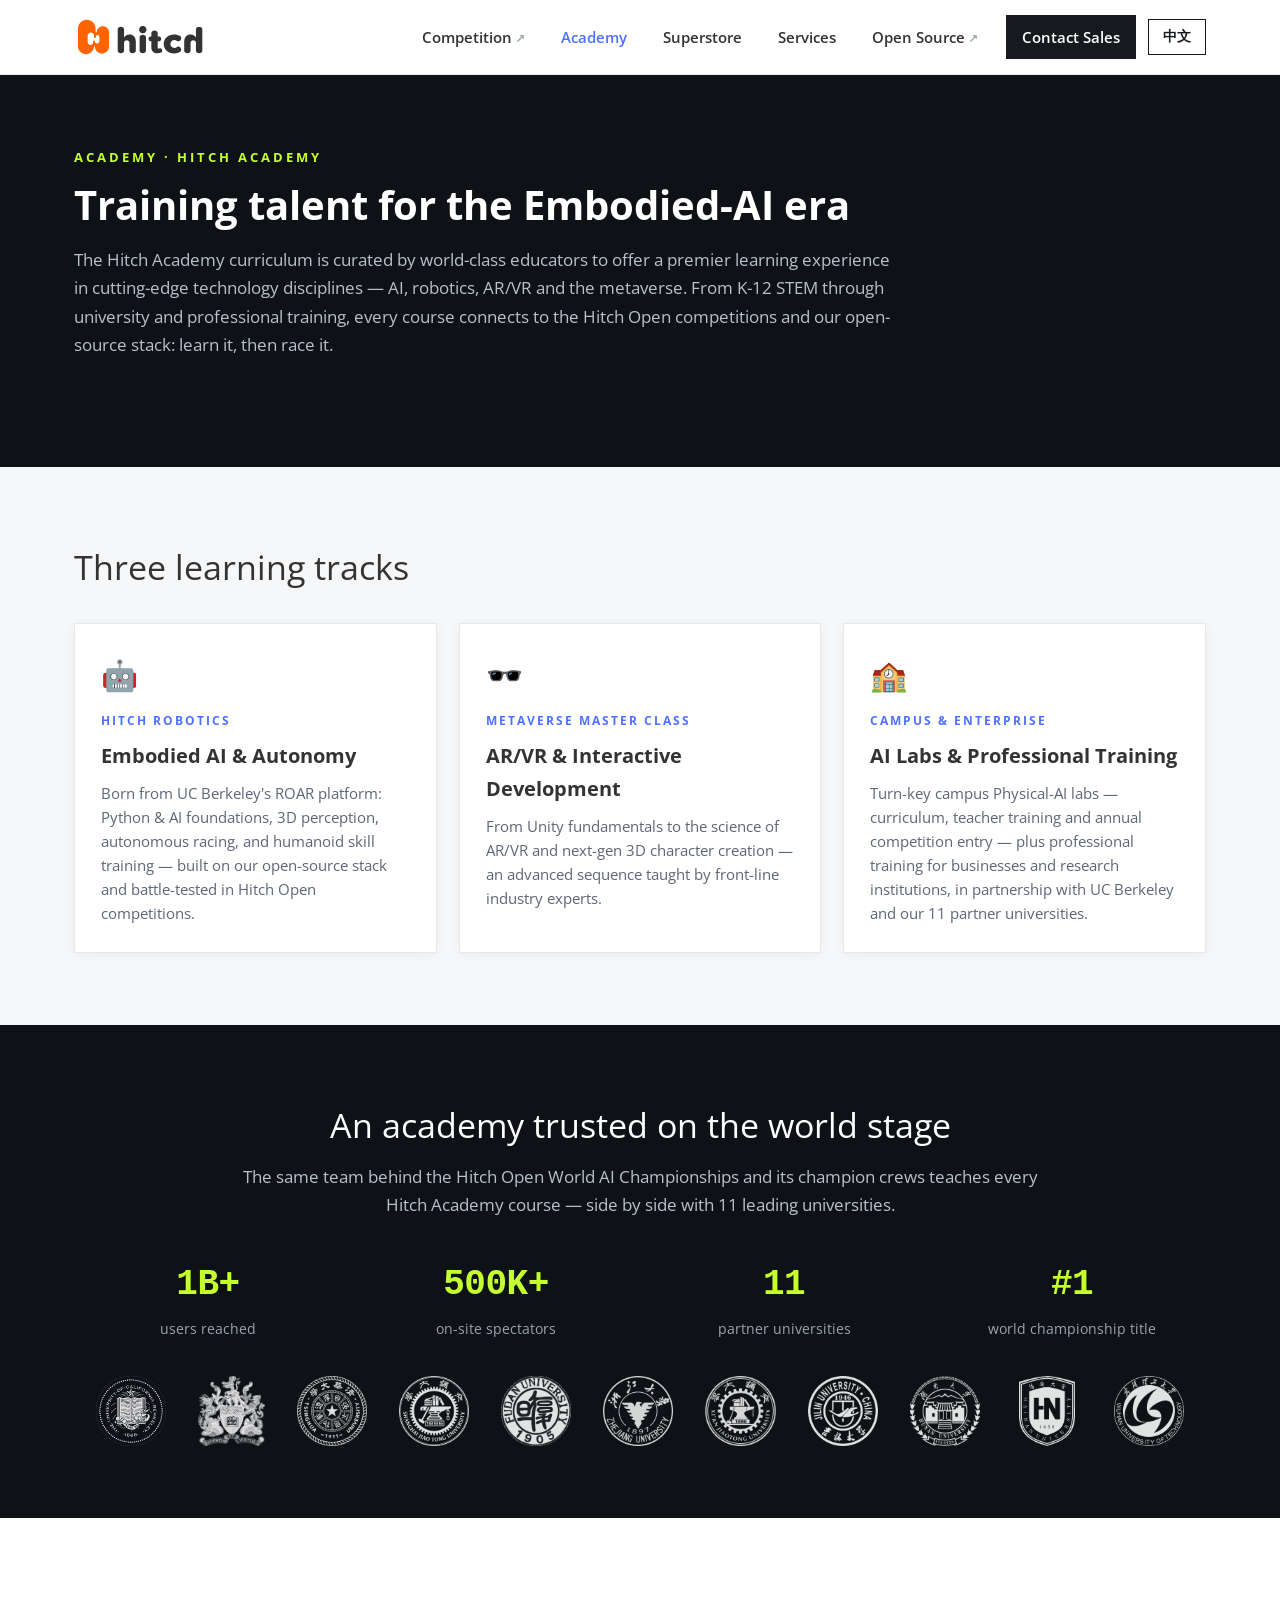
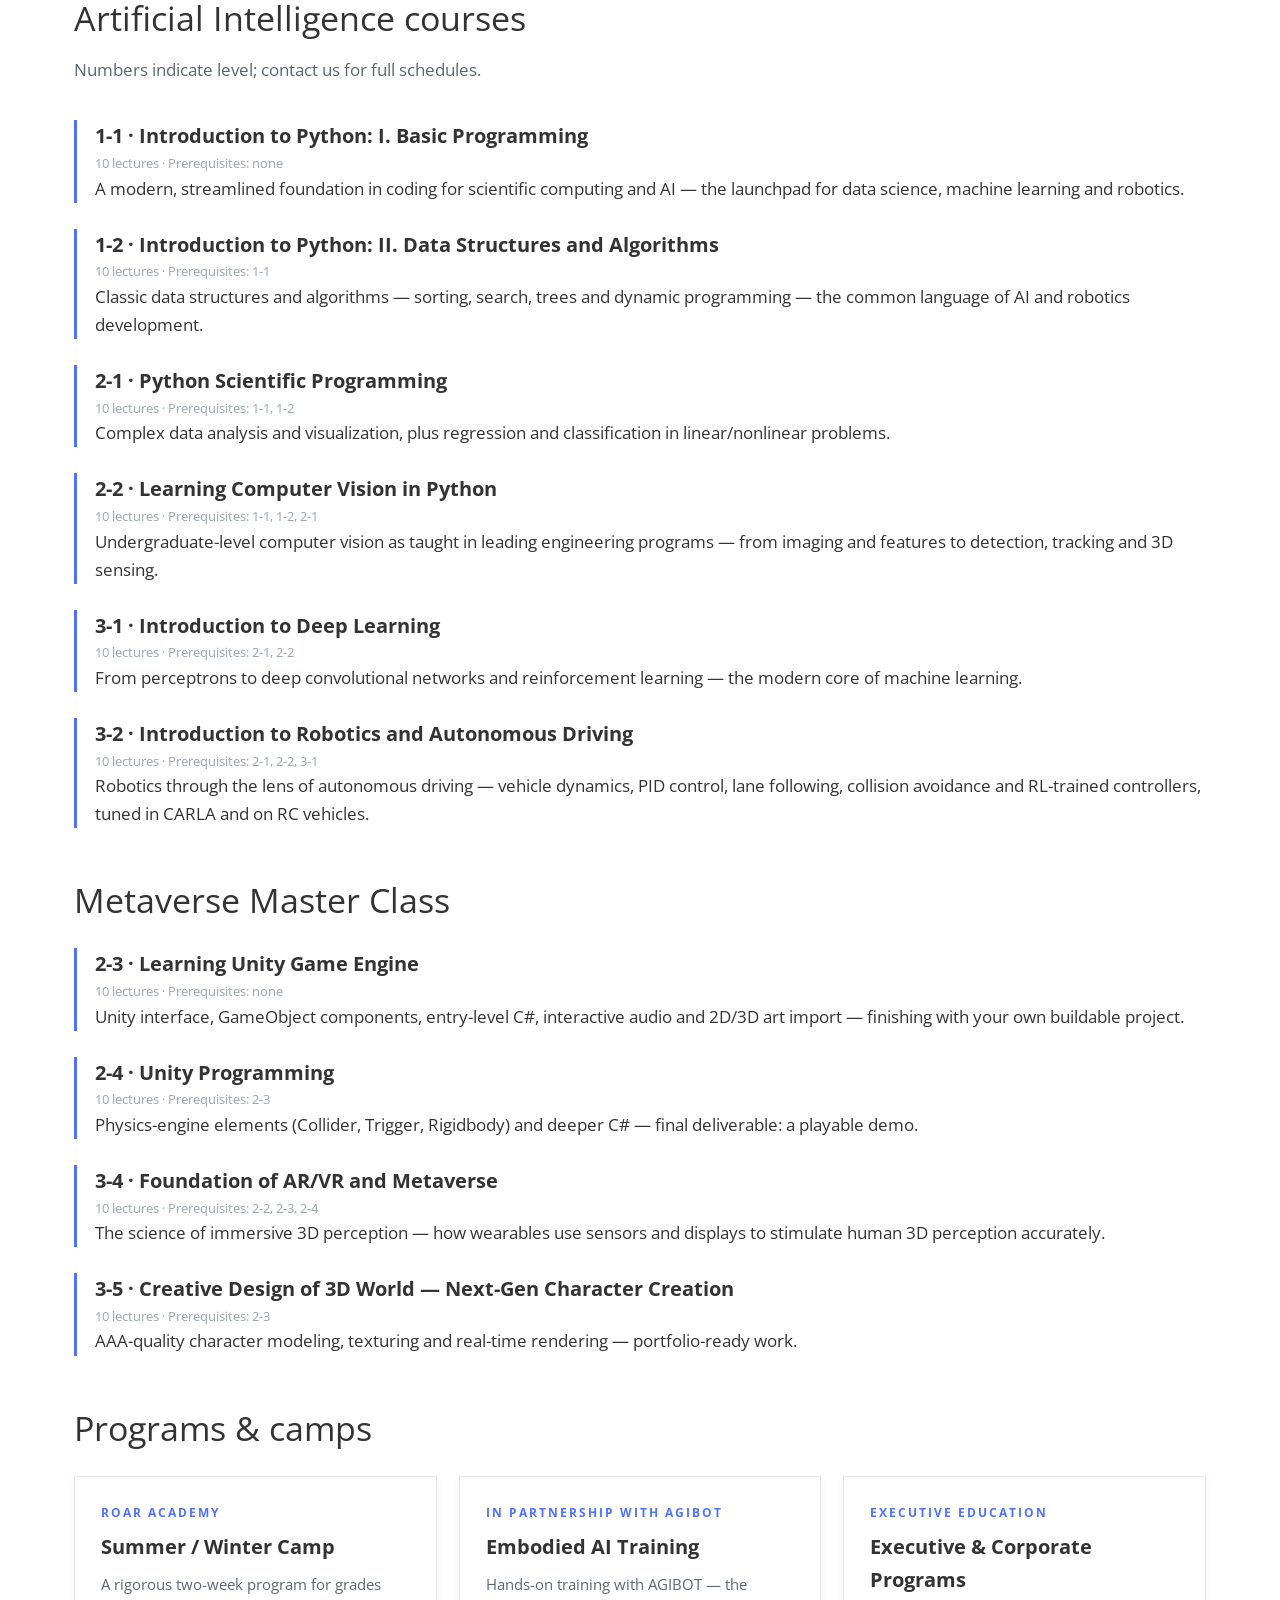
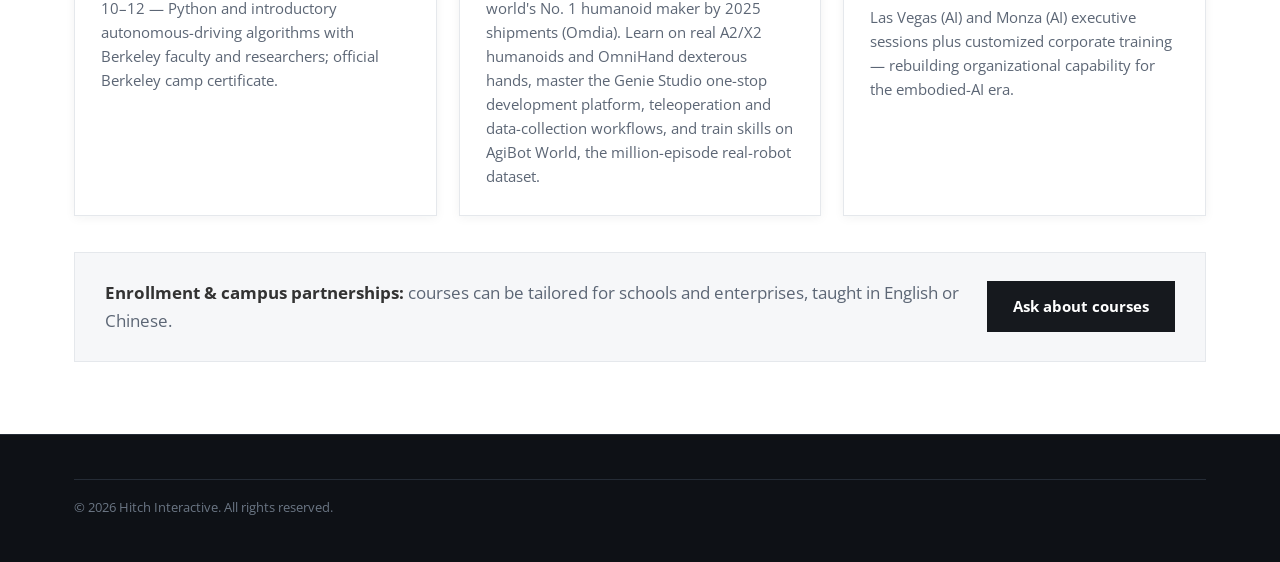
==== learning.html @ a7a1775f "Uniband logos: remove hover effect and tooltips, static presentation Co-Authored-By: Claude Fable 5 " ====
<!DOCTYPE html>
<html lang="en">
<head>
<meta charset="UTF-8">
<meta name="viewport" content="width=device-width, initial-scale=1">
<title>Academy — Hitch Interactive</title>
<link rel="stylesheet" href="assets/style.css">
<link rel="icon" href="assets/logo-mark.svg">
<script src="assets/i18n.js"></script>
<script src="assets/inquiry.js"></script>
</head>
<body>

<header>
  <div class="wrap nav">
    <a class="logo" href="index.html"><img src="assets/logo-mark.svg" alt="Hitch Interactive"></a>
    <nav><ul>
      <li><a class="ext" href="https://hitchopen.ai" target="_blank" rel="noopener" data-zh="赛事">Competition</a></li>
      <li><a class="active" href="learning.html" data-zh="学院">Academy</a></li>
      <li><a href="superstore.html" data-zh="机器人超市">Superstore</a></li>
      <li><a href="services.html" data-zh="服务">Services</a></li>
      <li><a class="ext" href="https://github.com/hitchopen" target="_blank" rel="noopener" data-zh="开源">Open Source</a></li>
      <li><a class="cta" href="#" onclick="return openInquiry('general')" data-zh="联系销售">Contact Sales</a></li>
      <li><button id="langToggle" class="langbtn" onclick="toggleLang()">中文</button></li>
    </ul></nav>
  </div>
</header>

<section class="band-lime">
  <div class="wrap">
    <div class="kicker" data-zh="学院 · HITCH ACADEMY">Academy · Hitch Academy</div>
    <h1 style="font-size:40px" data-zh="为具身智能时代培养人才">Training talent for the Embodied-AI era</h1>
    <p class="lead" data-zh="Hitch Academy 课程由世界级教育者策划，在 AI、机器人、AR/VR 与元宇宙等前沿领域提供一流的学习体验。从中学 STEM 到大学与专业培训，我们的课程与 Hitch Open 赛事和开源技术栈无缝衔接——学以致用，赛以验学。">The Hitch Academy curriculum is curated by world-class educators to offer a premier learning
    experience in cutting-edge technology disciplines — AI, robotics, AR/VR and the metaverse.
    From K-12 STEM through university and professional training, every course connects to the
    Hitch Open competitions and our open-source stack: learn it, then race it.</p>
  </div>
</section>

<section class="alt">
  <div class="wrap">
    <h2 data-zh="三大培养路径">Three learning tracks</h2>
    <div class="grid g3" style="margin-top:28px">
      <div class="card">
        <div class="icon">🤖</div>
        <div class="tag">HITCH Robotics</div>
        <h3 data-zh="具身智能与自动驾驶">Embodied AI &amp; Autonomy</h3>
        <p data-zh="源于加州伯克利 ROAR 平台的课程体系：Python 与 AI 基础、3D 感知、自动驾驶竞速、人形机器人技能训练。全部构建于我们的开源技术栈，课程成果可直接参加 Hitch Open 赛事。">Born from UC Berkeley's ROAR platform: Python &amp; AI foundations, 3D perception,
        autonomous racing, and humanoid skill training — built on our open-source stack
        and battle-tested in Hitch Open competitions.</p>
      </div>
      <div class="card">
        <div class="icon">🕶️</div>
        <div class="tag" data-zh="元宇宙大师课">Metaverse Master Class</div>
        <h3 data-zh="AR/VR 与交互开发">AR/VR &amp; Interactive Development</h3>
        <p data-zh="从 Unity 引擎入门到 AR/VR 与元宇宙基础，再到次世代 3D 角色创作——由一线行业专家执教的进阶课程序列。">From Unity fundamentals to the science of AR/VR and next-gen 3D character creation —
        an advanced sequence taught by front-line industry experts.</p>
      </div>
      <div class="card">
        <div class="icon">🏫</div>
        <div class="tag" data-zh="校园与企业">Campus &amp; Enterprise</div>
        <h3 data-zh="AI 实验室与专业培训">AI Labs &amp; Professional Training</h3>
        <p data-zh="校园物理智能实验室（AI Space）整体方案：课程、师资培训与年度赛事参与。同时为企业与科研机构提供具身智能时代的专业培训——已与加州伯克利等 11 所合作高校深度协作。">Turn-key campus Physical-AI labs — curriculum, teacher training and annual competition
        entry — plus professional training for businesses and research institutions, in
        partnership with UC Berkeley and our 11 partner universities.</p>
      </div>
    </div>
  </div>
</section>

<section class="band-sky">
  <div class="wrap">
    <h2 data-zh="信任，来自赛场与讲台">An academy trusted on the world stage</h2>
    <p class="lead" data-zh="Hitch Academy 的老师与课程，正是 Hitch Open 世界AI锦标赛与冠军战队背后的团队——与 11 所顶尖高校并肩教学与竞技。">The same team behind the Hitch Open World AI Championships and its champion crews
    teaches every Hitch Academy course — side by side with 11 leading universities.</p>
    <div class="stats" style="margin-top:8px">
      <div class="stat"><b>1B+</b><span data-zh="媒体触达用户">users reached</span></div>
      <div class="stat"><b>500K+</b><span data-zh="现场观众">on-site spectators</span></div>
      <div class="stat"><b>11</b><span data-zh="合作高校">partner universities</span></div>
      <div class="stat"><b>#1</b><span data-zh="世界冠军头衔">world championship title</span></div>
    </div>
    <div class="uniband" style="margin-top:34px">
      <img src="assets/universities/white/ucberkeley.png" alt="UC Berkeley">
      <img src="assets/universities/white/hku.png" alt="The University of Hong Kong">
      <img src="assets/universities/white/tsinghua.png" alt="Tsinghua University">
      <img src="assets/universities/white/sjtu.png" alt="Shanghai Jiao Tong University">
      <img src="assets/universities/white/fudan.png" alt="Fudan University">
      <img src="assets/universities/white/zhejiang.png" alt="Zhejiang University">
      <img src="assets/universities/white/xjtu.png" alt="Xi'an Jiaotong University">
      <img src="assets/universities/white/jilin.png" alt="Jilin University">
      <img src="assets/universities/white/hunan.png" alt="Hunan University">
      <img src="assets/universities/white/hainan.png" alt="Hainan University">
      <img src="assets/universities/white/wut.png" alt="Wuhan University of Technology">
    </div>
  </div>
</section>

<section>
  <div class="wrap">
    <h2 data-zh="人工智能课程">Artificial Intelligence courses</h2>
    <p class="lead" data-zh="编号为课程级别；完整课表与开课时间请联系我们。">Numbers indicate level; contact us for full schedules.</p>

    <div class="course">
      <h3>1-1 · Introduction to Python: I. Basic Programming</h3>
      <div class="meta" data-zh="10 讲 · 无先修要求">10 lectures · Prerequisites: none</div>
      <p data-zh="面向科学计算与 AI 应用的现代化 Python 入门，为数据科学、机器学习与机器人方向打下坚实基础。">A modern, streamlined foundation in coding for scientific computing and AI — the
      launchpad for data science, machine learning and robotics.</p>
    </div>
    <div class="course">
      <h3>1-2 · Introduction to Python: II. Data Structures and Algorithms</h3>
      <div class="meta" data-zh="10 讲 · 先修：1-1">10 lectures · Prerequisites: 1-1</div>
      <p data-zh="经典数据结构与算法：排序、搜索、树结构与动态规划——AI 与机器人开发的通用语言。">Classic data structures and algorithms — sorting, search, trees and dynamic
      programming — the common language of AI and robotics development.</p>
    </div>
    <div class="course">
      <h3>2-1 · Python Scientific Programming</h3>
      <div class="meta" data-zh="10 讲 · 先修：1-1, 1-2">10 lectures · Prerequisites: 1-1, 1-2</div>
      <p data-zh="复杂数据分析与可视化、线性/非线性回归与分类。">Complex data analysis and visualization, plus regression and classification in
      linear/nonlinear problems.</p>
    </div>
    <div class="course">
      <h3>2-2 · Learning Computer Vision in Python</h3>
      <div class="meta" data-zh="10 讲 · 先修：1-1, 1-2, 2-1">10 lectures · Prerequisites: 1-1, 1-2, 2-1</div>
      <p data-zh="对标一流大学工程专业本科水平的计算机视觉课程：从成像与特征到目标检测、跟踪与三维感知。">Undergraduate-level computer vision as taught in leading engineering programs — from
      imaging and features to detection, tracking and 3D sensing.</p>
    </div>
    <div class="course">
      <h3>3-1 · Introduction to Deep Learning</h3>
      <div class="meta" data-zh="10 讲 · 先修：2-1, 2-2">10 lectures · Prerequisites: 2-1, 2-2</div>
      <p data-zh="从感知机到深度卷积网络与强化学习——现代机器学习的核心方法。">From perceptrons to deep convolutional networks and reinforcement learning — the
      modern core of machine learning.</p>
    </div>
    <div class="course">
      <h3>3-2 · Introduction to Robotics and Autonomous Driving</h3>
      <div class="meta" data-zh="10 讲 · 先修：2-1, 2-2, 3-1">10 lectures · Prerequisites: 2-1, 2-2, 3-1</div>
      <p data-zh="以自动驾驶为主线的机器人入门：车辆动力学、PID 控制、循线与避障、强化学习控制器，并在 CARLA 仿真与实车模型上调试。">Robotics through the lens of autonomous driving — vehicle dynamics, PID control, lane
      following, collision avoidance and RL-trained controllers, tuned in CARLA and on RC
      vehicles.</p>
    </div>

    <h2 style="margin-top:44px" data-zh="元宇宙大师课">Metaverse Master Class</h2>
    <div class="course" style="margin-top:20px">
      <h3>2-3 · Learning Unity Game Engine</h3>
      <div class="meta" data-zh="10 讲 · 无先修要求">10 lectures · Prerequisites: none</div>
      <p data-zh="掌握 Unity 界面、GameObject 组件、入门级 C# 脚本与 2D/3D 素材导入，独立完成 2D/3D 项目。">Unity interface, GameObject components, entry-level C#, interactive audio and 2D/3D
      art import — finishing with your own buildable project.</p>
    </div>
    <div class="course">
      <h3>2-4 · Unity Programming</h3>
      <div class="meta" data-zh="10 讲 · 先修：2-3">10 lectures · Prerequisites: 2-3</div>
      <p data-zh="Unity 物理引擎（Collider、Trigger、Rigidbody）与 C# 进阶，期末交付可玩 Demo。">Physics-engine elements (Collider, Trigger, Rigidbody) and deeper C# — final
      deliverable: a playable demo.</p>
    </div>
    <div class="course">
      <h3>3-4 · Foundation of AR/VR and Metaverse</h3>
      <div class="meta" data-zh="10 讲 · 先修：2-2, 2-3, 2-4">10 lectures · Prerequisites: 2-2, 2-3, 2-4</div>
      <p data-zh="沉浸式 3D 感知背后的科学：可穿戴设备如何用传感器与显示技术精准模拟人类三维感知。">The science of immersive 3D perception — how wearables use sensors and displays to
      stimulate human 3D perception accurately.</p>
    </div>
    <div class="course">
      <h3>3-5 · Creative Design of 3D World — Next-Gen Character Creation</h3>
      <div class="meta" data-zh="10 讲 · 先修：2-3">10 lectures · Prerequisites: 2-3</div>
      <p data-zh="AAA 级角色的建模、贴图与实时渲染全流程，作品直接进入个人作品集。">AAA-quality character modeling, texturing and real-time rendering — portfolio-ready
      work.</p>
    </div>

    <h2 style="margin-top:44px" data-zh="项目与训练营">Programs &amp; camps</h2>
    <div class="grid g3" style="margin-top:20px">
      <div class="card">
        <div class="tag">ROAR Academy</div>
        <h3 data-zh="伯克利暑期/寒假训练营">Summer / Winter Camp</h3>
        <p data-zh="面向 10–12 年级学生的两周高强度项目：与伯克利教师和研究者一起学习 Python 与自动驾驶算法，结营颁发伯克利官方证书。">A rigorous two-week program for grades 10–12 — Python and introductory autonomous-driving
        algorithms with Berkeley faculty and researchers; official Berkeley camp certificate.</p>
      </div>
      <div class="card">
        <div class="tag" data-zh="AGIBOT 官方合作">In partnership with AGIBOT</div>
        <h3 data-zh="具身智能实训">Embodied AI Training</h3>
        <p data-zh="与全球人形机器人出货量第一（Omdia 2025）的 AGIBOT 联合实训：在真实的 A2/X2 人形机器人与 OmniHand 灵巧手上动手学习，掌握 Genie Studio 一站式开发平台、遥操作与数据采集全流程，并使用百万级真机数据集 AgiBot World 训练具身智能技能。">Hands-on training with AGIBOT — the world's No. 1 humanoid maker by 2025 shipments
        (Omdia). Learn on real A2/X2 humanoids and OmniHand dexterous hands, master the Genie
        Studio one-stop development platform, teleoperation and data-collection workflows, and
        train skills on AgiBot World, the million-episode real-robot dataset.</p>
      </div>
      <div class="card">
        <div class="tag" data-zh="高管教育">Executive Education</div>
        <h3 data-zh="高管与企业定制项目">Executive &amp; Corporate Programs</h3>
        <p data-zh="Las Vegas（AI）、Monza（AI）等高管课程与企业定制培训——为具身智能时代重塑组织能力。">Las Vegas (AI) and Monza (AI) executive sessions plus customized corporate training —
        rebuilding organizational capability for the embodied-AI era.</p>
      </div>
    </div>

    <div class="strip" style="margin-top:36px">
      <p data-zh="<b>开班咨询与校园合作：</b>课程可按学校与企业需求定制，支持中英文授课。"><b>Enrollment &amp; campus partnerships:</b> courses can be tailored for schools
      and enterprises, taught in English or Chinese.</p>
      <a class="btn primary" href="#" onclick="return openInquiry('courses')" data-zh="咨询课程">Ask about courses</a>
    </div>
  </div>
</section>

<footer>
  <div class="wrap">
    <div class="fineprint" data-zh="© 2026 Hitch Interactive。保留所有权利。">© 2026 Hitch Interactive. All rights reserved.</div>
  </div>
</footer>

</body>
</html>
---- assets/style.css ----
@import url('https://fonts.googleapis.com/css2?family=Open+Sans:wght@400;600;700;800&display=swap');
/* Hitch Interactive — visual v2 "carbon & signal"
   Light content sections; carbon-black hero/stats/footer; lime #C4FF2F as
   signal accent (dark surfaces only); blue-violet #4F71FF as primary.
   NOTE: legacy var names --red/--gold now point at the blue primary so every
   page inherits the rebrand without markup changes. */
:root{
  --bg:#FFFFFF; --alt:#F6F7F9; --ink:#333333; --muted:#5C6675; --faint:#9AA5B1;
  --red:#4F71FF; --red-dk:#3A5AE8; --line:#E5E8EC; --card:#FFFFFF; --gold:#4F71FF;
  --carbon:#0E1116; --carbon-2:#161B22; --carbon-line:#252C36;
  --lime:#C4FF2F;
  --hi-cream:#FFFCF7; --hi-lime:#C4FF2F; --hi-green:#00C566; --hi-blue:#4F71FF;
  --hi-orange:#FF6400; --hi-sky:#D1ECFF; --btn-dark:#16191E;
}
*{margin:0;padding:0;box-sizing:border-box}
html{scroll-behavior:smooth}
body{font-family:'Open Sans','Segoe UI',system-ui,Arial,sans-serif;background:var(--bg);color:var(--ink);line-height:1.65;font-size:17px}
a{color:var(--red);text-decoration:none}
a:hover{color:var(--red-dk)}
img{max-width:100%;display:block}
.wrap{max-width:1180px;margin:0 auto;padding:0 24px}

/* nav */
header{position:sticky;top:0;z-index:50;background:rgba(255,255,255,.96);backdrop-filter:blur(8px);border-bottom:1px solid var(--line)}
.nav{display:flex;align-items:center;justify-content:space-between;height:74px}
.nav .logo img{height:44px}
.nav ul{display:flex;gap:4px;list-style:none;align-items:center}
.nav ul a{display:block;padding:10px 16px;border-radius:0;color:var(--ink);font-weight:600;font-size:15px}
.nav ul a:hover{background:var(--alt);color:var(--red)}
.nav ul a.active{color:var(--red)}
.nav ul a.cta{background:var(--btn-dark);color:#fff;margin-left:8px;border-radius:0}
.nav ul a.cta:hover{background:var(--red);color:#fff}
.ext:after{content:" ↗";font-size:12px;color:var(--faint)}

/* hero (photo with dark overlay, white text — like the site's video hero) */
.hero{position:relative;min-height:520px;display:flex;align-items:center;overflow:hidden;background:var(--carbon)}
.hero img.bg{position:absolute;inset:0;width:100%;height:100%;object-fit:cover;opacity:.42}
.hero:before{content:"";position:absolute;inset:0;background:linear-gradient(90deg,rgba(10,16,28,.82) 0%,rgba(10,16,28,.35) 70%)}
.hero .wrap{position:relative;padding-top:70px;padding-bottom:70px}
.hero .kicker{color:var(--lime)}
.hero h1{color:#fff}
.hero .sub{color:#E7ECF2}
.kicker{color:var(--red);font-weight:700;letter-spacing:3px;font-size:13px;text-transform:uppercase}
h1{font-size:50px;font-weight:700;line-height:1.15;color:var(--ink);margin:14px 0 18px;max-width:850px}
h1 .r{color:var(--lime)}
.sub{font-size:18px;color:var(--muted);max-width:760px}
.btns{margin-top:28px;display:flex;gap:14px;flex-wrap:wrap}
.btn{display:inline-block;padding:13px 26px;border-radius:0;font-weight:700;font-size:15px}
.btn.primary{background:var(--btn-dark);color:#fff}
.btn.primary:hover{background:var(--red);color:#fff}
.btn.ghost{border:1.5px solid #fff;color:#fff}
.btn.ghost:hover{background:#fff;color:var(--ink)}
section .btn.ghost,section.alt .btn.ghost{border-color:var(--red);color:var(--red)}
section .btn.ghost:hover,section.alt .btn.ghost:hover{background:var(--red);color:#fff}

/* sections */
section{padding:72px 0}
section.alt{background:var(--alt)}
h2{font-size:34px;font-weight:400;color:var(--ink);margin-bottom:10px}
h3{color:var(--ink)}
.lead{color:var(--muted);max-width:820px;margin-bottom:36px;font-size:17px}
.grid{display:grid;gap:22px}
.g4{grid-template-columns:repeat(4,1fr)}
.g3{grid-template-columns:repeat(3,1fr)}
.g2{grid-template-columns:repeat(2,1fr)}
.card{background:var(--card);border:1px solid var(--line);border-radius:0;padding:26px;box-shadow:0 2px 10px rgba(20,30,45,.05)}
.card .tag{color:var(--red);font-size:12px;font-weight:700;letter-spacing:2px;text-transform:uppercase}
.card h3{font-size:20px;margin:8px 0 10px}
.card p{color:var(--muted);font-size:14.5px}
.card .go{display:inline-block;margin-top:14px;font-weight:700;font-size:14px}
.icon{font-size:30px;margin-bottom:12px}

/* stats */
.stats{display:grid;grid-template-columns:repeat(4,1fr);gap:20px;text-align:center}
.stats.s5{grid-template-columns:repeat(5,1fr)}
.stats.s6{grid-template-columns:repeat(6,1fr)}
.stat b{display:block;font-size:36px;color:var(--red);font-family:ui-monospace,'SF Mono',Menlo,Consolas,monospace;letter-spacing:-.5px}
.stat span{color:var(--muted);font-size:13.5px}

/* catalog */
.prod{display:flex;flex-direction:column}
.prod .ph{height:150px;border-radius:0;background:linear-gradient(135deg,#EEF1F5,#E4E9F0);display:flex;align-items:center;justify-content:center;font-size:44px;margin-bottom:16px}
.prod .series{color:var(--gold);font-size:12px;font-weight:700;letter-spacing:1.5px}
.prod ul{list-style:none;margin:10px 0 14px;color:var(--muted);font-size:13.5px}
.prod ul li:before{content:"— ";color:var(--red)}
.prod .mail{margin-top:auto;text-align:center;background:var(--btn-dark);color:#fff;border:none;cursor:pointer;border-radius:0;padding:11px;font-weight:700;font-size:14px;font-family:inherit}
.prod .mail:hover{background:var(--red);color:#fff}

/* course */
.course{border-left:3px solid var(--red);padding-left:18px;margin-bottom:26px}
.course .meta{color:var(--faint);font-size:13px}
details{margin-top:8px;color:var(--muted);font-size:14px}
summary{cursor:pointer;color:var(--red);font-weight:600}
details ol{margin:10px 0 0 22px}

/* banner strip */
.strip{background:var(--alt);border:1px solid var(--line);border-radius:0;padding:26px 30px;display:flex;align-items:center;gap:26px;flex-wrap:wrap}
section.alt .strip{background:#fff}
.strip img{height:52px}
.strip p{color:var(--muted);flex:1;min-width:260px}
.strip b{color:var(--ink)}

/* footer */
footer{border-top:1px solid var(--carbon-line);padding:44px 0;color:#9AA5B1;font-size:14px;background:var(--carbon)}
footer .cols{display:grid;grid-template-columns:2fr 1fr 1fr 1fr;gap:30px;margin-bottom:26px}
footer h4{color:#fff;margin-bottom:10px;font-size:15px}
footer a{display:block;color:#B8C2CC;margin-bottom:6px}
footer a:hover{color:var(--lime)}
.fineprint{border-top:1px solid var(--carbon-line);padding-top:18px;font-size:12.5px;color:#6B7684}

/* language toggle */
.langbtn{border:1.5px solid var(--btn-dark);color:var(--btn-dark);background:none;border-radius:0;padding:8px 14px;font-weight:700;font-size:14px;cursor:pointer;margin-left:8px}
.langbtn:hover{background:var(--btn-dark);color:#fff}

/* news carousel */
.news-wrap{position:relative}
.news-track{display:flex;gap:20px;overflow-x:auto;scroll-snap-type:x mandatory;padding-bottom:14px;-webkit-overflow-scrolling:touch;scrollbar-width:thin;scrollbar-color:var(--line) transparent}
.news-card{scroll-snap-align:start;flex:0 0 340px;background:#fff;border:1px solid var(--line);border-radius:0;overflow:hidden;display:flex;flex-direction:column;box-shadow:0 2px 10px rgba(20,30,45,.06)}
.news-card img{height:170px;width:100%;object-fit:cover}
.news-card .ph{height:170px;display:flex;align-items:center;justify-content:center;font-size:46px;background:linear-gradient(135deg,#EEF1F5,#E4E9F0)}
.news-card .body{padding:18px 20px 20px;display:flex;flex-direction:column;flex:1}
.news-card .date{color:var(--gold);font-size:12px;font-weight:700;letter-spacing:1.5px;text-transform:uppercase}
.news-card h3{font-size:17px;margin:8px 0 8px;line-height:1.35}
.news-card p{color:var(--muted);font-size:13.5px;flex:1}
.news-card a{margin-top:12px;font-weight:700;font-size:13.5px;display:none}
.news-nav{position:absolute;top:-58px;right:0;display:flex;gap:8px}
.news-nav button{width:40px;height:40px;border-radius:0;border:1.5px solid var(--red);background:none;color:var(--red);font-size:18px;cursor:pointer}
.news-nav button:hover{background:var(--red);color:#fff}

@media(max-width:900px){
  .g4,.g3,.stats,.stats.s5,.stats.s6,footer .cols{grid-template-columns:repeat(2,1fr)}
  h1{font-size:36px}
  .nav ul a{padding:8px 10px;font-size:13.5px}
}
@media(max-width:600px){
  .g4,.g3,.g2,.stats,.stats.s5,.stats.s6,footer .cols{grid-template-columns:1fr}
  .news-card{flex-basis:82vw}
}

/* product stock images */
.prod img.shot{height:170px;width:100%;object-fit:cover;object-position:center;border-radius:0;margin-bottom:16px;background:#F1F3F6;border:1px solid var(--line)}

/* inquiry modal */
.inq-overlay{display:none;position:fixed;inset:0;background:rgba(20,28,40,.55);z-index:100;align-items:center;justify-content:center;padding:20px}
.inq-box{background:#fff;border-radius:0;padding:30px;max-width:440px;width:100%;box-shadow:0 18px 60px rgba(10,18,30,.3)}
.inq-box h3{font-size:20px;color:var(--ink);margin-bottom:14px}
.inq-box input,.inq-box textarea{width:100%;border:1px solid var(--line);border-radius:0;padding:11px 13px;margin-bottom:11px;font:inherit;font-size:14.5px;color:var(--ink);background:#FBFCFD}
.inq-box input:focus,.inq-box textarea:focus{outline:none;border-color:var(--red)}
.inq-note{font-size:12px;color:var(--faint);margin:2px 0 12px}
.inq-actions{display:flex;gap:10px;justify-content:flex-end}
.inq-btn{border-radius:0;padding:11px 20px;font-weight:700;font-size:14.5px;cursor:pointer;border:none}
.inq-btn.primary{background:var(--btn-dark);color:#fff}
.inq-btn.primary:hover{background:var(--red)}
.inq-btn.ghost{background:none;border:1.5px solid var(--line);color:var(--muted)}
.inq-prod{display:none}

/* partner university logo band */
.uniband{display:flex;flex-wrap:wrap;align-items:center;justify-content:center;gap:28px 32px}
.uniband img{height:70px;width:auto;opacity:.88}
@media(max-width:1100px){.uniband{gap:24px 30px}.uniband img{height:56px}}
@media(max-width:700px){.uniband{gap:20px 24px}.uniband img{height:46px}}

/* ===== section bands — v2: candy colors retired, carbon takes over =====
   band-cream: light gray content band (news).
   band-sky:   carbon "telemetry" band (trust stats) — lime numbers, white heads.
   band-lime/green/orange (subpage headers) + band-black (CTA): unified carbon. */
section.band-cream{background:var(--alt)}
section.band-sky,section.band-lime,section.band-green,section.band-blue,section.band-orange,section.band-black{background:var(--carbon)}
/* light text on carbon bands */
section.band-sky h1,section.band-lime h1,section.band-green h1,section.band-blue h1,section.band-orange h1,section.band-black h1,
section.band-sky h2,section.band-lime h2,section.band-green h2,section.band-blue h2,section.band-orange h2,section.band-black h2{color:#fff}
section.band-sky .lead,section.band-lime .lead,section.band-green .lead,section.band-blue .lead,section.band-orange .lead,section.band-black .lead{color:#B8C2CC}
section.band-sky .kicker,section.band-lime .kicker,section.band-green .kicker,section.band-blue .kicker,section.band-orange .kicker,section.band-black .kicker{color:var(--lime)}
section.band-cream .kicker{color:var(--red)}
/* trust band: lime telemetry numbers, white logos straight on carbon */
section.band-sky h2,section.band-sky .lead{text-align:center;margin-left:auto;margin-right:auto}
section.band-sky .stat b{color:var(--lime)}
section.band-sky .stat span{color:#9AA5B1}
/* carbon band strip + buttons */
section.band-black .strip{background:var(--carbon-2);border-color:var(--carbon-line)}
section.band-black .strip p{color:#C9D2DC}
section.band-black .strip b{color:#fff}
section.band-sky .btn.ghost,section.band-lime .btn.ghost,section.band-green .btn.ghost,section.band-orange .btn.ghost,section.band-black .btn.ghost{border-color:#fff;color:#fff}
section.band-sky .btn.ghost:hover,section.band-lime .btn.ghost:hover,section.band-green .btn.ghost:hover,section.band-orange .btn.ghost:hover,section.band-black .btn.ghost:hover{background:var(--lime);border-color:var(--lime);color:#111}
/* brand-coded cards (Four ways in): white card + brand hue as a thin top rule */
.card.tint{background:#fff;border:1px solid var(--line);border-top:3px solid var(--line);box-shadow:0 2px 10px rgba(20,30,45,.05)}
.card.tint .go{font-weight:700}
.card.tint-blue{border-top-color:var(--hi-blue)} .card.tint-blue .tag{color:var(--hi-blue)}
.card.tint-orange{border-top-color:var(--hi-orange)} .card.tint-orange .tag{color:var(--hi-orange)}
.card.tint-green{border-top-color:var(--hi-green)} .card.tint-green .tag{color:var(--hi-green)}
.card.tint-lime{border-top-color:var(--hi-lime)} .card.tint-lime .tag{color:#7FA800}

/* rover price rows */
.prod .price{font-weight:800;font-size:17px;color:var(--ink);margin:2px 0 4px}
.prod .price small{font-weight:600;color:var(--muted);font-size:12.5px}
.usbadge{display:inline-block;background:#EAF4FF;color:#1B4E8A;border:1px solid #BBD8F5;border-radius:0;font-size:12px;font-weight:700;padding:3px 9px;margin-bottom:8px}
.prod .ext-link{font-size:13px;font-weight:700;margin-bottom:10px;display:inline-block}
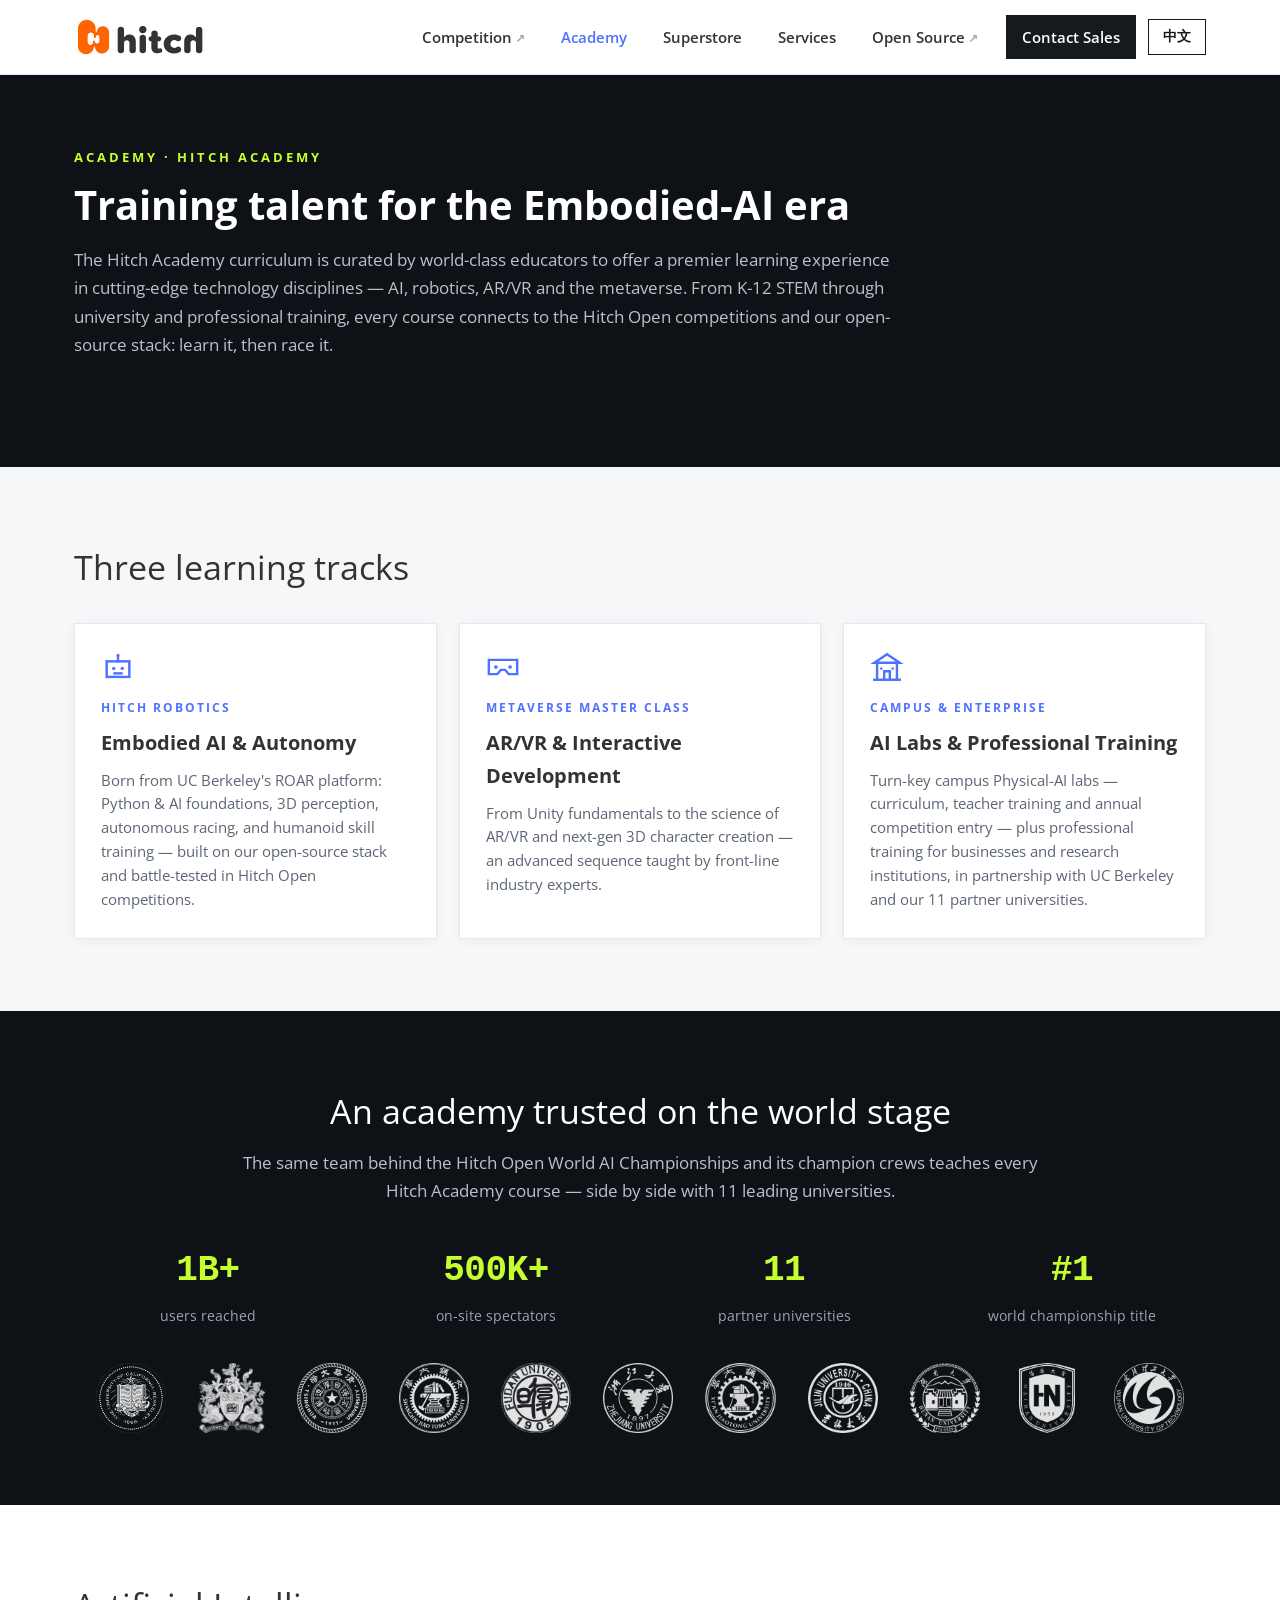
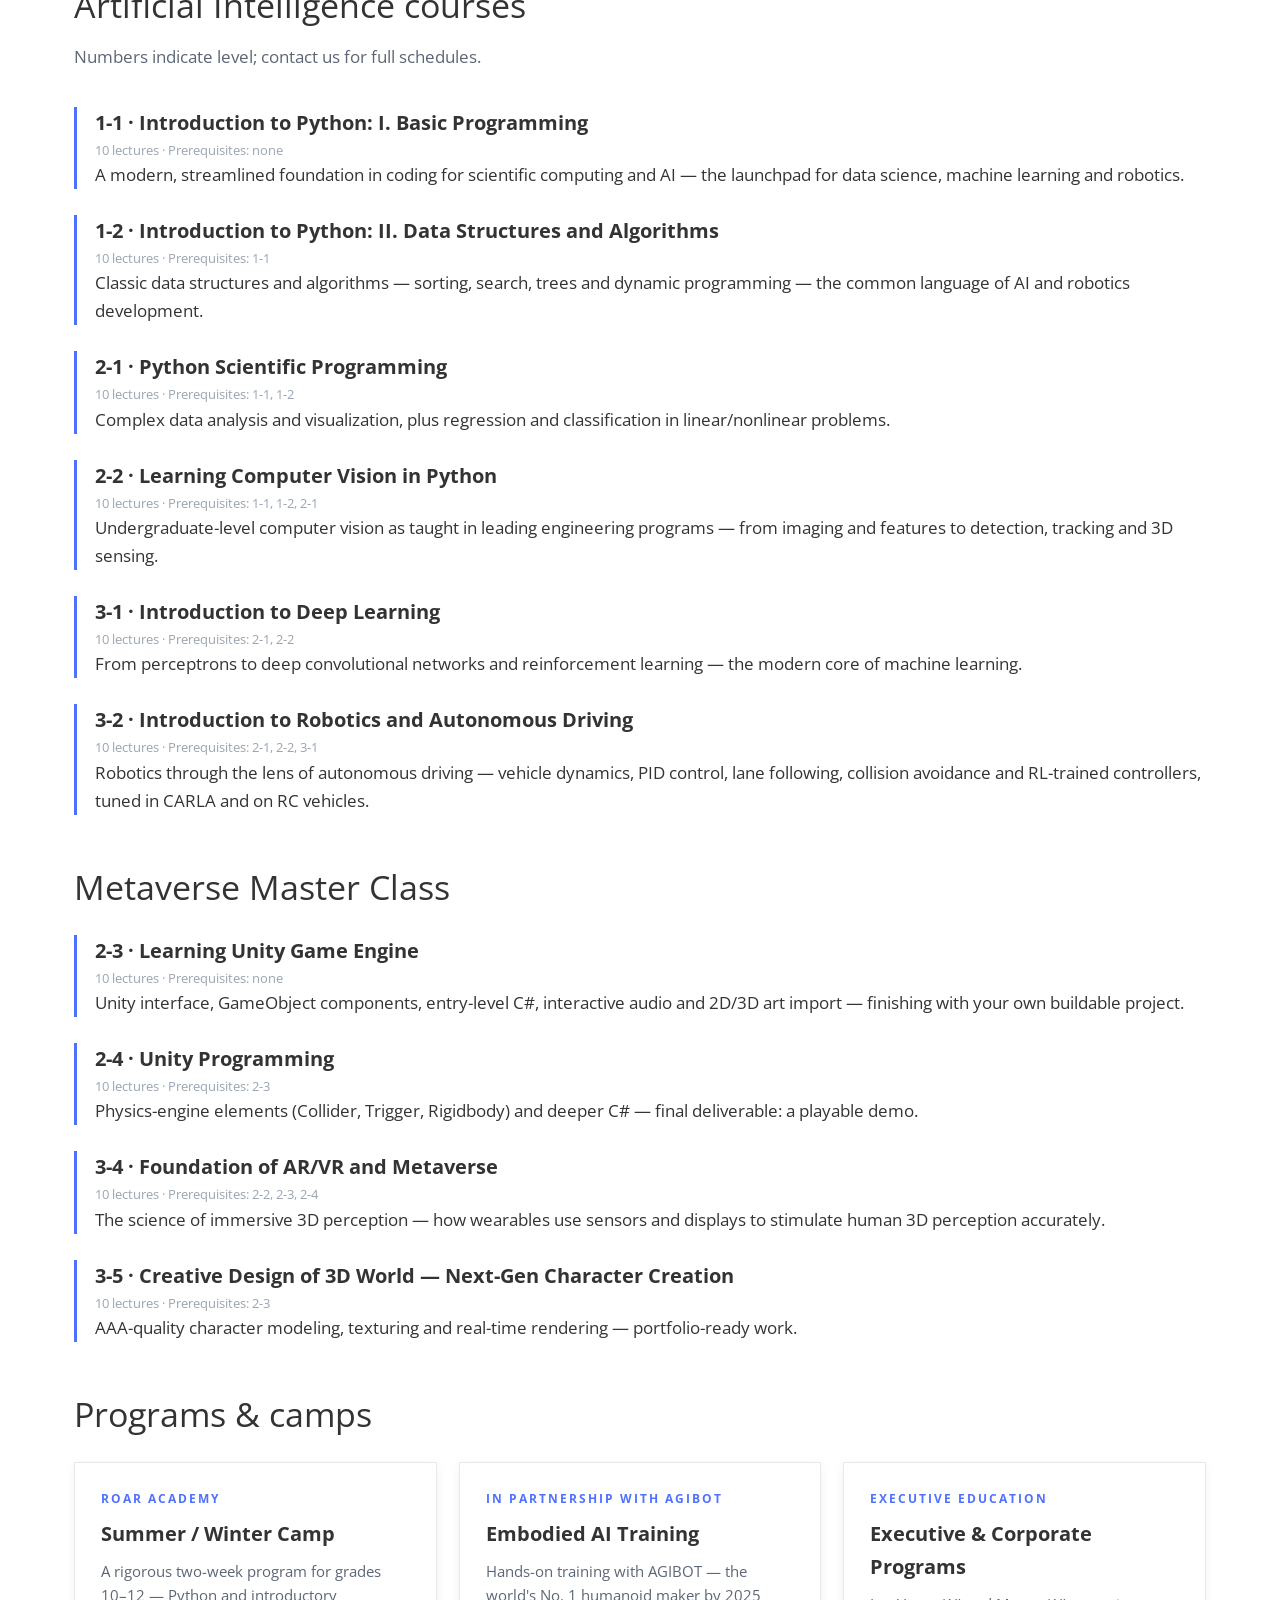
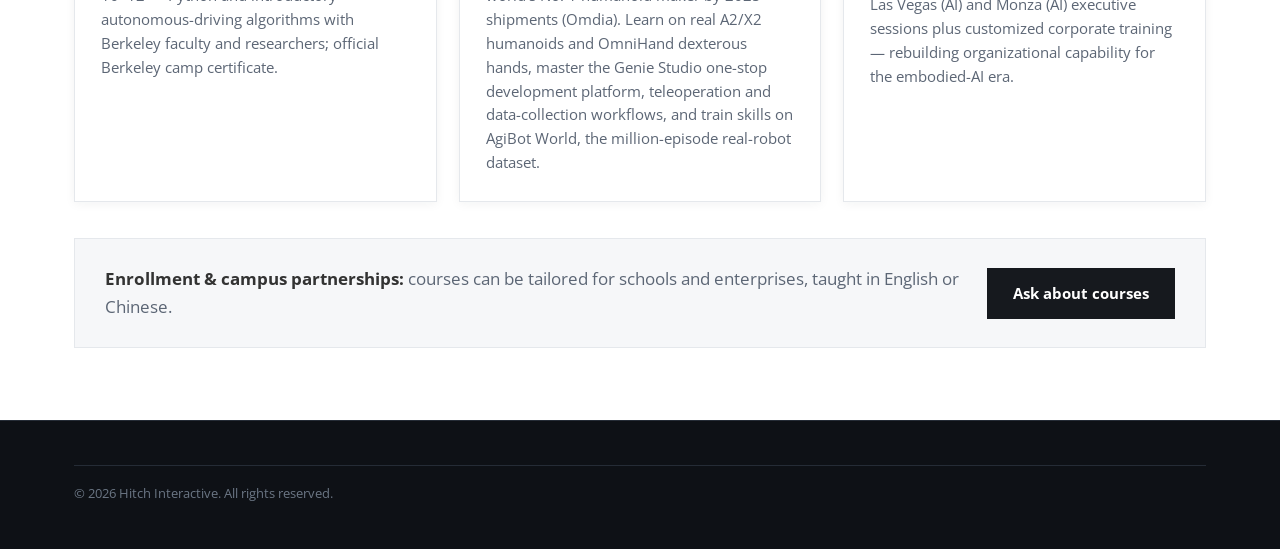
==== commit f4f314c8: "Replace emoji icons with flat geometric inline-SVG line icons Trophy/grad-cap/robot/wrench/VR/campus" ====
--- a/learning.html
+++ b/learning.html
@@ -42,7 +42,7 @@
     <h2 data-zh="三大培养路径">Three learning tracks</h2>
     <div class="grid g3" style="margin-top:28px">
       <div class="card">
-        <div class="icon">🤖</div>
+        <div class="icon"><svg viewBox="0 0 24 24" fill="none" stroke="currentColor" stroke-width="1.7" stroke-linecap="square" stroke-linejoin="miter" aria-hidden="true"><rect x="4" y="8" width="16" height="11"/><path d="M12 8V5"/><circle cx="12" cy="3.8" r="1.1" fill="currentColor" stroke="none"/><circle cx="9" cy="13" r="1.2" fill="currentColor" stroke="none"/><circle cx="15" cy="13" r="1.2" fill="currentColor" stroke="none"/><path d="M9.5 16.5h5"/></svg></div>
         <div class="tag">HITCH Robotics</div>
         <h3 data-zh="具身智能与自动驾驶">Embodied AI &amp; Autonomy</h3>
         <p data-zh="源于加州伯克利 ROAR 平台的课程体系：Python 与 AI 基础、3D 感知、自动驾驶竞速、人形机器人技能训练。全部构建于我们的开源技术栈，课程成果可直接参加 Hitch Open 赛事。">Born from UC Berkeley's ROAR platform: Python &amp; AI foundations, 3D perception,
@@ -50,14 +50,14 @@
         and battle-tested in Hitch Open competitions.</p>
       </div>
       <div class="card">
-        <div class="icon">🕶️</div>
+        <div class="icon"><svg viewBox="0 0 24 24" fill="none" stroke="currentColor" stroke-width="1.7" stroke-linecap="square" stroke-linejoin="miter" aria-hidden="true"><path d="M2 7h20v10h-6l-2.5-3h-3L8 17H2V7z"/><circle cx="7" cy="12" r="1.3" fill="currentColor" stroke="none"/><circle cx="17" cy="12" r="1.3" fill="currentColor" stroke="none"/></svg></div>
         <div class="tag" data-zh="元宇宙大师课">Metaverse Master Class</div>
         <h3 data-zh="AR/VR 与交互开发">AR/VR &amp; Interactive Development</h3>
         <p data-zh="从 Unity 引擎入门到 AR/VR 与元宇宙基础，再到次世代 3D 角色创作——由一线行业专家执教的进阶课程序列。">From Unity fundamentals to the science of AR/VR and next-gen 3D character creation —
         an advanced sequence taught by front-line industry experts.</p>
       </div>
       <div class="card">
-        <div class="icon">🏫</div>
+        <div class="icon"><svg viewBox="0 0 24 24" fill="none" stroke="currentColor" stroke-width="1.7" stroke-linecap="square" stroke-linejoin="miter" aria-hidden="true"><path d="M12 3L3 9h18L12 3z"/><path d="M5 9v12M19 9v12"/><path d="M3 21h18"/><path d="M10 21v-6h4v6"/><circle cx="8" cy="13" r=".9" fill="currentColor" stroke="none"/><circle cx="16" cy="13" r=".9" fill="currentColor" stroke="none"/></svg></div>
         <div class="tag" data-zh="校园与企业">Campus &amp; Enterprise</div>
         <h3 data-zh="AI 实验室与专业培训">AI Labs &amp; Professional Training</h3>
         <p data-zh="校园物理智能实验室（AI Space）整体方案：课程、师资培训与年度赛事参与。同时为企业与科研机构提供具身智能时代的专业培训——已与加州伯克利等 11 所合作高校深度协作。">Turn-key campus Physical-AI labs — curriculum, teacher training and annual competition
--- a/assets/style.css
+++ b/assets/style.css
@@ -68,7 +68,12 @@
 .card h3{font-size:20px;margin:8px 0 10px}
 .card p{color:var(--muted);font-size:14.5px}
 .card .go{display:inline-block;margin-top:14px;font-weight:700;font-size:14px}
-.icon{font-size:30px;margin-bottom:12px}
+.icon{margin-bottom:14px;color:var(--red)}
+.icon svg{width:34px;height:34px;display:block}
+.card.tint-blue .icon{color:var(--hi-blue)}
+.card.tint-orange .icon{color:var(--hi-orange)}
+.card.tint-green .icon{color:var(--hi-green)}
+.card.tint-lime .icon{color:#7FA800}
 
 /* stats */
 .stats{display:grid;grid-template-columns:repeat(4,1fr);gap:20px;text-align:center}
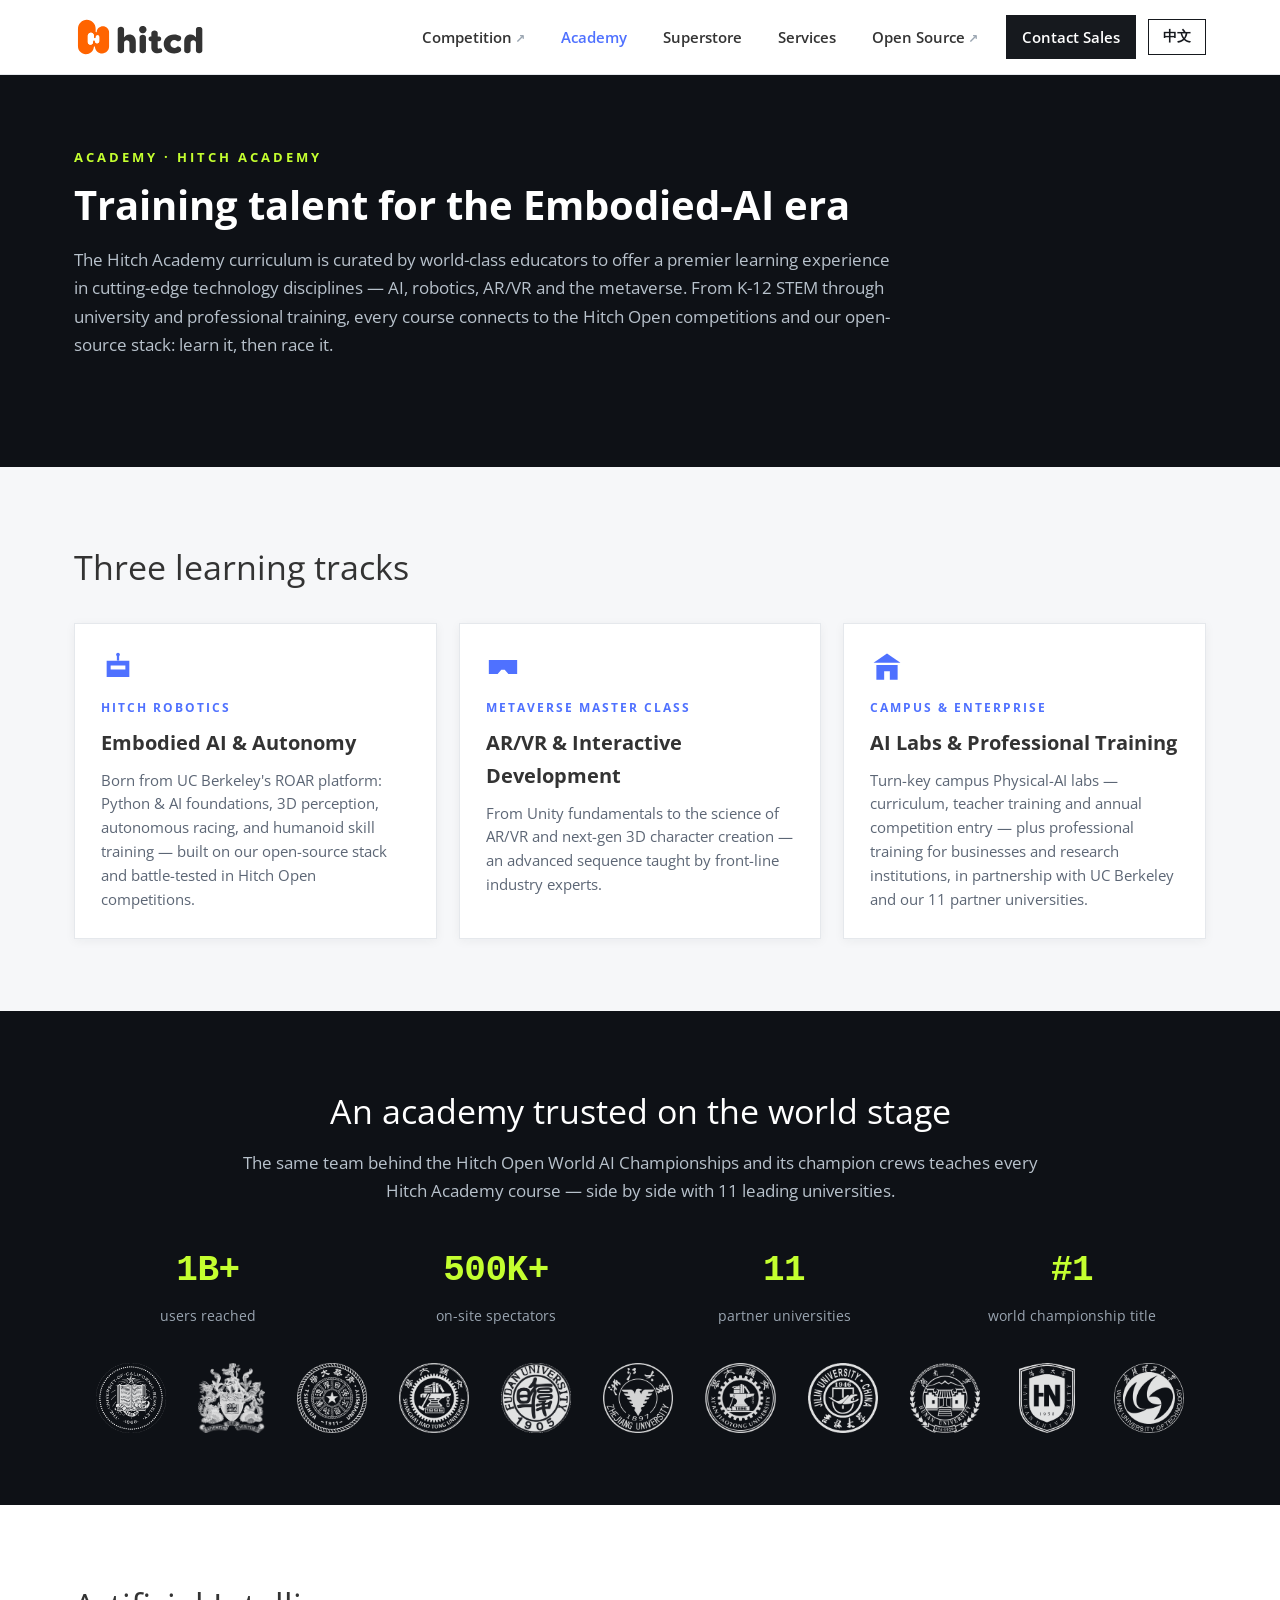
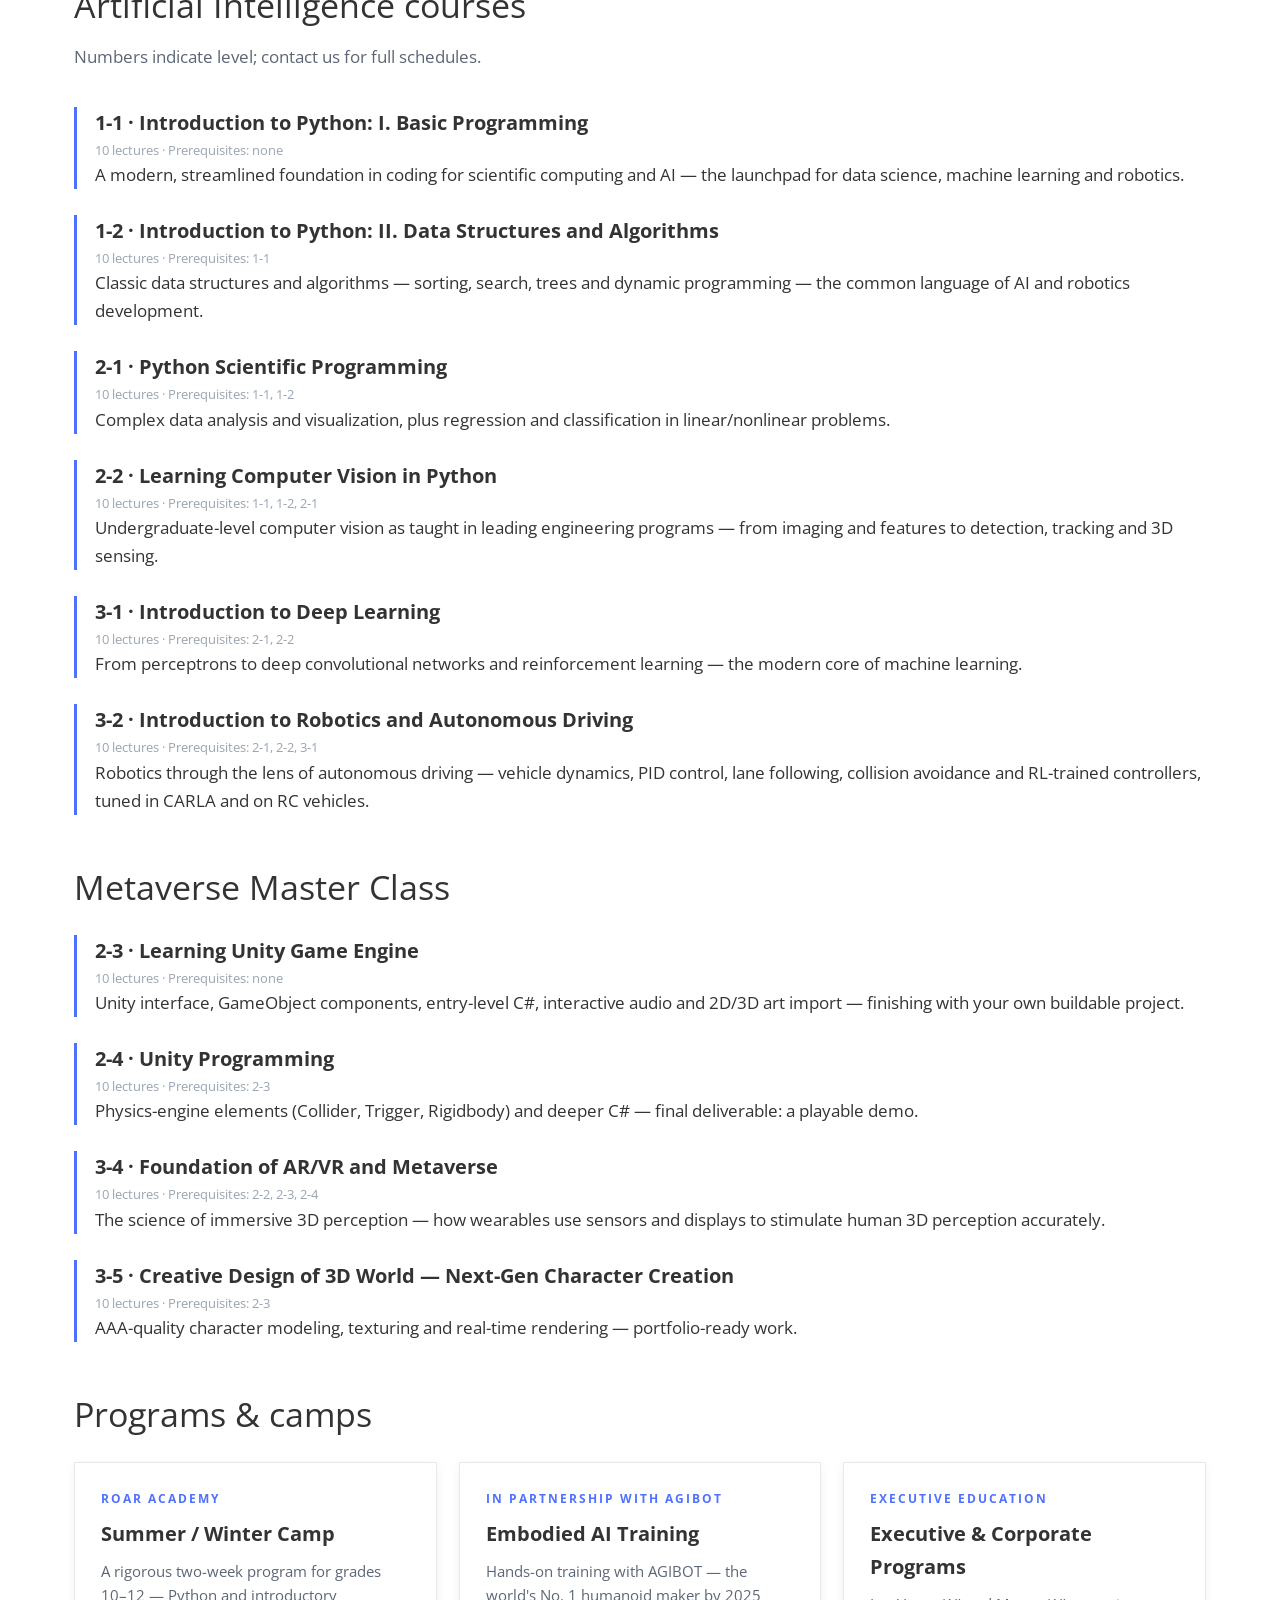
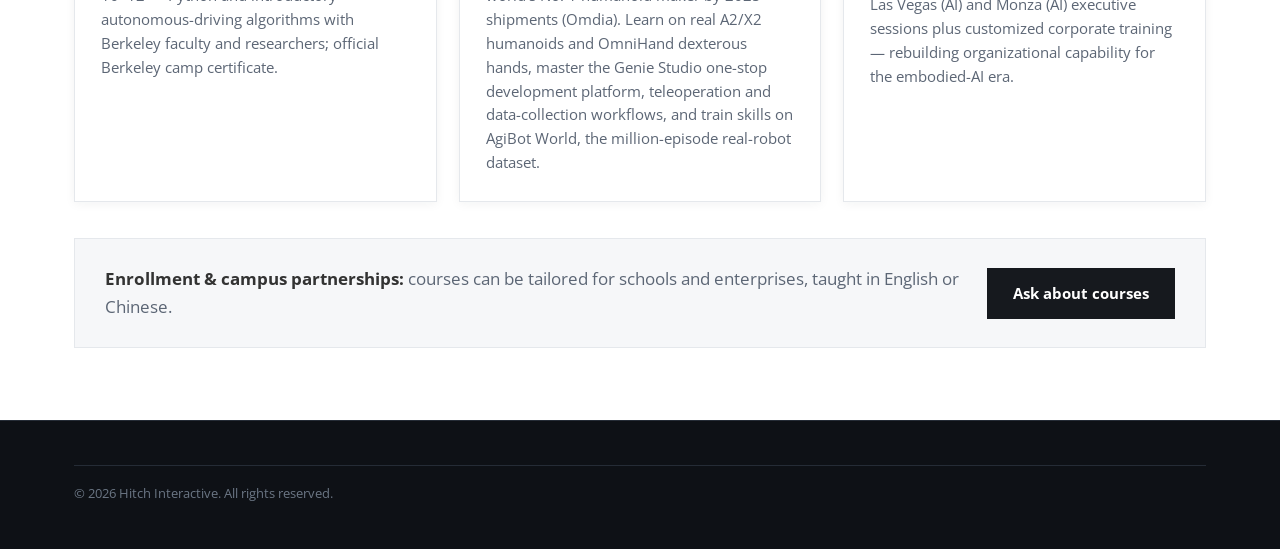
==== commit c6ef8f1f: "Icons v2: solid-fill abstract glyphs (podium, visor robot, goggles) Trophy becomes a podium, robot l" ====
--- a/learning.html
+++ b/learning.html
@@ -42,7 +42,7 @@
     <h2 data-zh="三大培养路径">Three learning tracks</h2>
     <div class="grid g3" style="margin-top:28px">
       <div class="card">
-        <div class="icon"><svg viewBox="0 0 24 24" fill="none" stroke="currentColor" stroke-width="1.7" stroke-linecap="square" stroke-linejoin="miter" aria-hidden="true"><rect x="4" y="8" width="16" height="11"/><path d="M12 8V5"/><circle cx="12" cy="3.8" r="1.1" fill="currentColor" stroke="none"/><circle cx="9" cy="13" r="1.2" fill="currentColor" stroke="none"/><circle cx="15" cy="13" r="1.2" fill="currentColor" stroke="none"/><path d="M9.5 16.5h5"/></svg></div>
+        <div class="icon"><svg viewBox="0 0 24 24" fill="currentColor" aria-hidden="true"><path fill-rule="evenodd" d="M4 7.5h16V19H4zM6.8 11h10.4v2.8H6.8z"/><path d="M11.2 4h1.6v3.5h-1.6z"/><circle cx="12" cy="3.2" r="1.3"/></svg></div>
         <div class="tag">HITCH Robotics</div>
         <h3 data-zh="具身智能与自动驾驶">Embodied AI &amp; Autonomy</h3>
         <p data-zh="源于加州伯克利 ROAR 平台的课程体系：Python 与 AI 基础、3D 感知、自动驾驶竞速、人形机器人技能训练。全部构建于我们的开源技术栈，课程成果可直接参加 Hitch Open 赛事。">Born from UC Berkeley's ROAR platform: Python &amp; AI foundations, 3D perception,
@@ -50,14 +50,14 @@
         and battle-tested in Hitch Open competitions.</p>
       </div>
       <div class="card">
-        <div class="icon"><svg viewBox="0 0 24 24" fill="none" stroke="currentColor" stroke-width="1.7" stroke-linecap="square" stroke-linejoin="miter" aria-hidden="true"><path d="M2 7h20v10h-6l-2.5-3h-3L8 17H2V7z"/><circle cx="7" cy="12" r="1.3" fill="currentColor" stroke="none"/><circle cx="17" cy="12" r="1.3" fill="currentColor" stroke="none"/></svg></div>
+        <div class="icon"><svg viewBox="0 0 24 24" fill="currentColor" aria-hidden="true"><path d="M2 7h20v10h-6.2L13.2 14h-2.4l-2.6 3H2z"/></svg></div>
         <div class="tag" data-zh="元宇宙大师课">Metaverse Master Class</div>
         <h3 data-zh="AR/VR 与交互开发">AR/VR &amp; Interactive Development</h3>
         <p data-zh="从 Unity 引擎入门到 AR/VR 与元宇宙基础，再到次世代 3D 角色创作——由一线行业专家执教的进阶课程序列。">From Unity fundamentals to the science of AR/VR and next-gen 3D character creation —
         an advanced sequence taught by front-line industry experts.</p>
       </div>
       <div class="card">
-        <div class="icon"><svg viewBox="0 0 24 24" fill="none" stroke="currentColor" stroke-width="1.7" stroke-linecap="square" stroke-linejoin="miter" aria-hidden="true"><path d="M12 3L3 9h18L12 3z"/><path d="M5 9v12M19 9v12"/><path d="M3 21h18"/><path d="M10 21v-6h4v6"/><circle cx="8" cy="13" r=".9" fill="currentColor" stroke="none"/><circle cx="16" cy="13" r=".9" fill="currentColor" stroke="none"/></svg></div>
+        <div class="icon"><svg viewBox="0 0 24 24" fill="currentColor" aria-hidden="true"><path d="M12 2.5L2.5 9h19z"/><path fill-rule="evenodd" d="M4.5 10.5h15V21h-15zM10 15h4v6h-4z"/></svg></div>
         <div class="tag" data-zh="校园与企业">Campus &amp; Enterprise</div>
         <h3 data-zh="AI 实验室与专业培训">AI Labs &amp; Professional Training</h3>
         <p data-zh="校园物理智能实验室（AI Space）整体方案：课程、师资培训与年度赛事参与。同时为企业与科研机构提供具身智能时代的专业培训——已与加州伯克利等 11 所合作高校深度协作。">Turn-key campus Physical-AI labs — curriculum, teacher training and annual competition
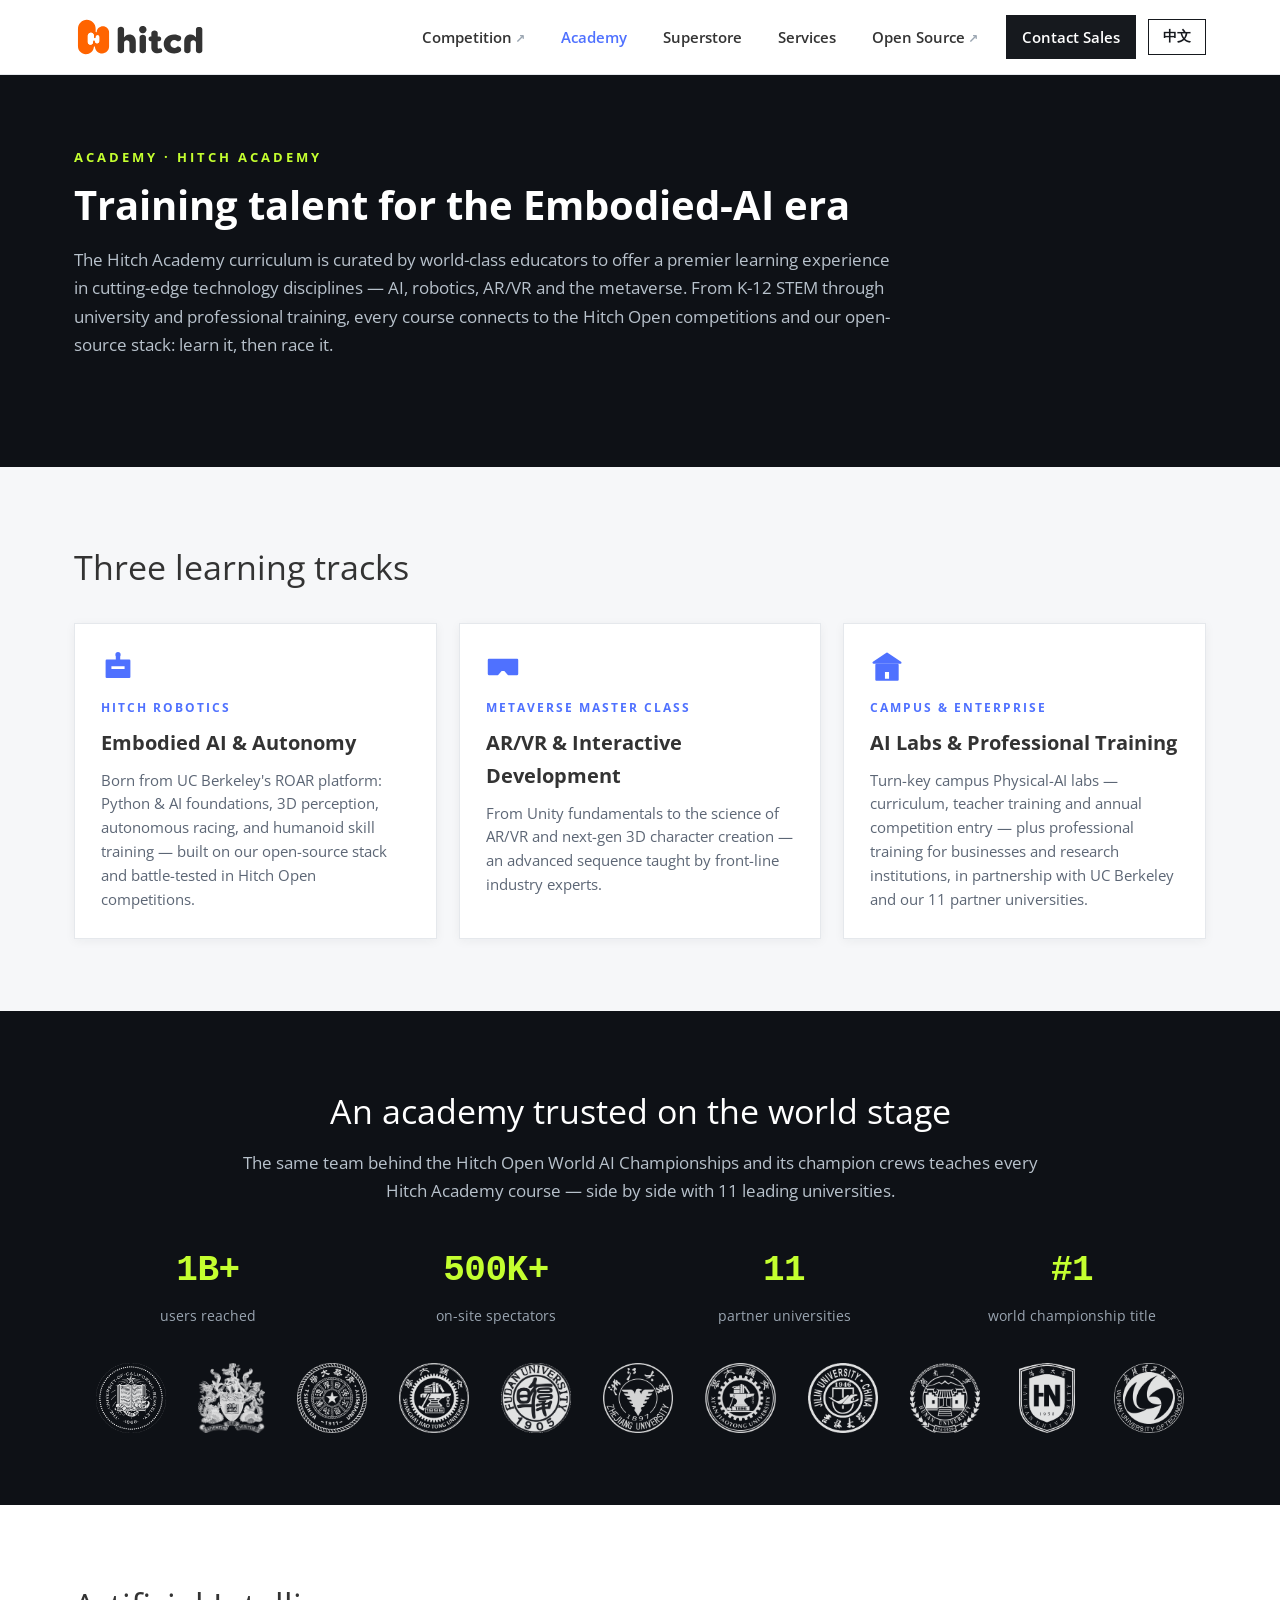
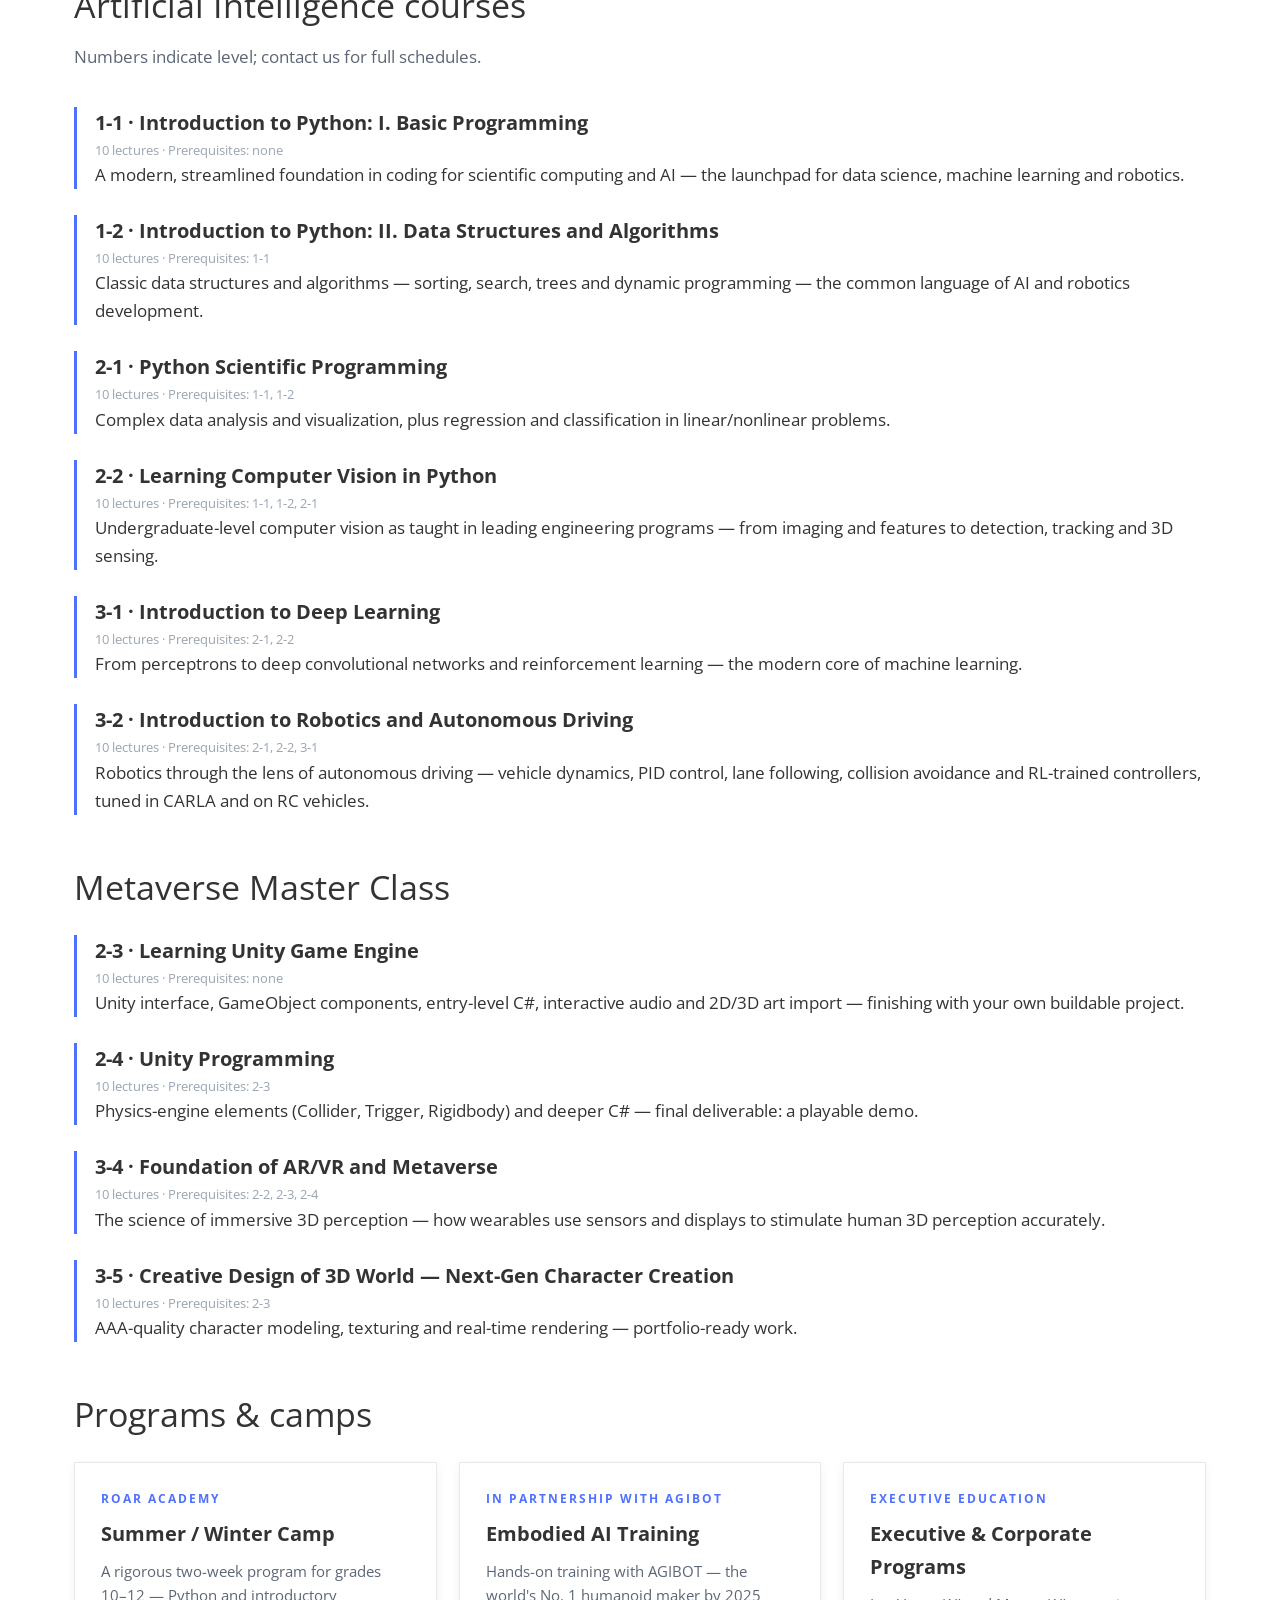
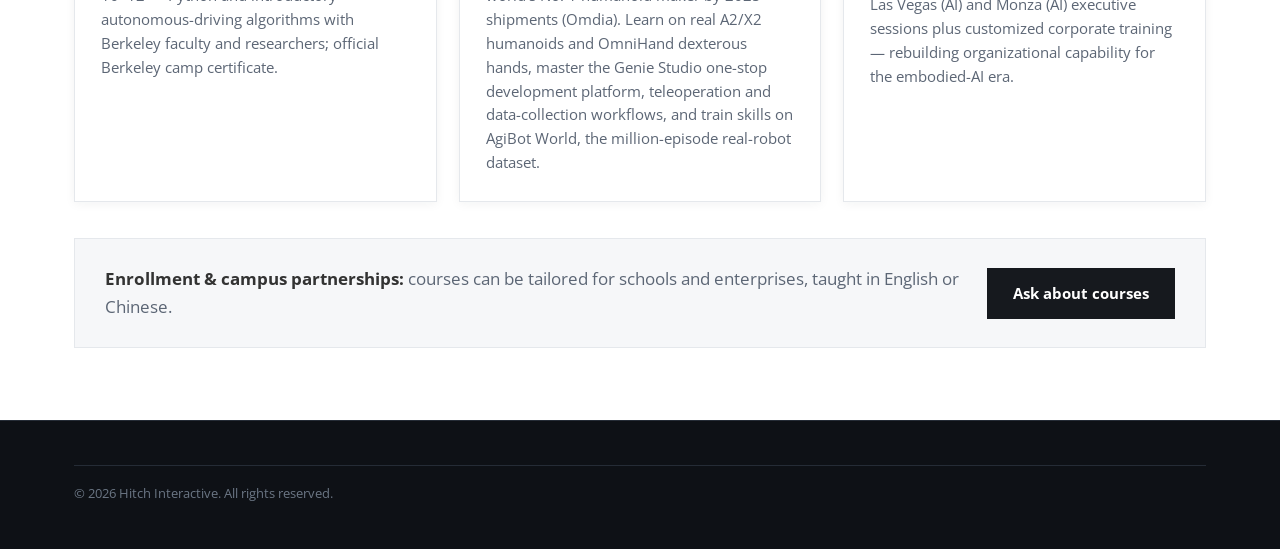
==== commit 2e9fba2f: "Icons v3: soften corners via round-join self-stroke, regap podium blocks Co-Authored-By: Claude Fabl" ====
--- a/learning.html
+++ b/learning.html
@@ -42,7 +42,7 @@
     <h2 data-zh="三大培养路径">Three learning tracks</h2>
     <div class="grid g3" style="margin-top:28px">
       <div class="card">
-        <div class="icon"><svg viewBox="0 0 24 24" fill="currentColor" aria-hidden="true"><path fill-rule="evenodd" d="M4 7.5h16V19H4zM6.8 11h10.4v2.8H6.8z"/><path d="M11.2 4h1.6v3.5h-1.6z"/><circle cx="12" cy="3.2" r="1.3"/></svg></div>
+        <div class="icon"><svg viewBox="0 0 24 24" fill="currentColor" stroke="currentColor" stroke-width="1.5" stroke-linejoin="round" stroke-linecap="round" aria-hidden="true"><path fill-rule="evenodd" d="M4 7.5h16V19H4zM6.6 10.8h10.8v3.4H6.6z"/><path d="M11.2 4h1.6v3.5h-1.6z"/><circle cx="12" cy="3.2" r="1.1"/></svg></div>
         <div class="tag">HITCH Robotics</div>
         <h3 data-zh="具身智能与自动驾驶">Embodied AI &amp; Autonomy</h3>
         <p data-zh="源于加州伯克利 ROAR 平台的课程体系：Python 与 AI 基础、3D 感知、自动驾驶竞速、人形机器人技能训练。全部构建于我们的开源技术栈，课程成果可直接参加 Hitch Open 赛事。">Born from UC Berkeley's ROAR platform: Python &amp; AI foundations, 3D perception,
@@ -50,14 +50,14 @@
         and battle-tested in Hitch Open competitions.</p>
       </div>
       <div class="card">
-        <div class="icon"><svg viewBox="0 0 24 24" fill="currentColor" aria-hidden="true"><path d="M2 7h20v10h-6.2L13.2 14h-2.4l-2.6 3H2z"/></svg></div>
+        <div class="icon"><svg viewBox="0 0 24 24" fill="currentColor" stroke="currentColor" stroke-width="1.5" stroke-linejoin="round" stroke-linecap="round" aria-hidden="true"><path d="M2 7h20v10h-6.2L13.2 14h-2.4l-2.6 3H2z"/></svg></div>
         <div class="tag" data-zh="元宇宙大师课">Metaverse Master Class</div>
         <h3 data-zh="AR/VR 与交互开发">AR/VR &amp; Interactive Development</h3>
         <p data-zh="从 Unity 引擎入门到 AR/VR 与元宇宙基础，再到次世代 3D 角色创作——由一线行业专家执教的进阶课程序列。">From Unity fundamentals to the science of AR/VR and next-gen 3D character creation —
         an advanced sequence taught by front-line industry experts.</p>
       </div>
       <div class="card">
-        <div class="icon"><svg viewBox="0 0 24 24" fill="currentColor" aria-hidden="true"><path d="M12 2.5L2.5 9h19z"/><path fill-rule="evenodd" d="M4.5 10.5h15V21h-15zM10 15h4v6h-4z"/></svg></div>
+        <div class="icon"><svg viewBox="0 0 24 24" fill="currentColor" stroke="currentColor" stroke-width="1.5" stroke-linejoin="round" stroke-linecap="round" aria-hidden="true"><path d="M12 2.5L2.5 9h19z"/><path fill-rule="evenodd" d="M4.5 10.5h15V21h-15zM9.8 14.8h4.4V21H9.8z"/></svg></div>
         <div class="tag" data-zh="校园与企业">Campus &amp; Enterprise</div>
         <h3 data-zh="AI 实验室与专业培训">AI Labs &amp; Professional Training</h3>
         <p data-zh="校园物理智能实验室（AI Space）整体方案：课程、师资培训与年度赛事参与。同时为企业与科研机构提供具身智能时代的专业培训——已与加州伯克利等 11 所合作高校深度协作。">Turn-key campus Physical-AI labs — curriculum, teacher training and annual competition
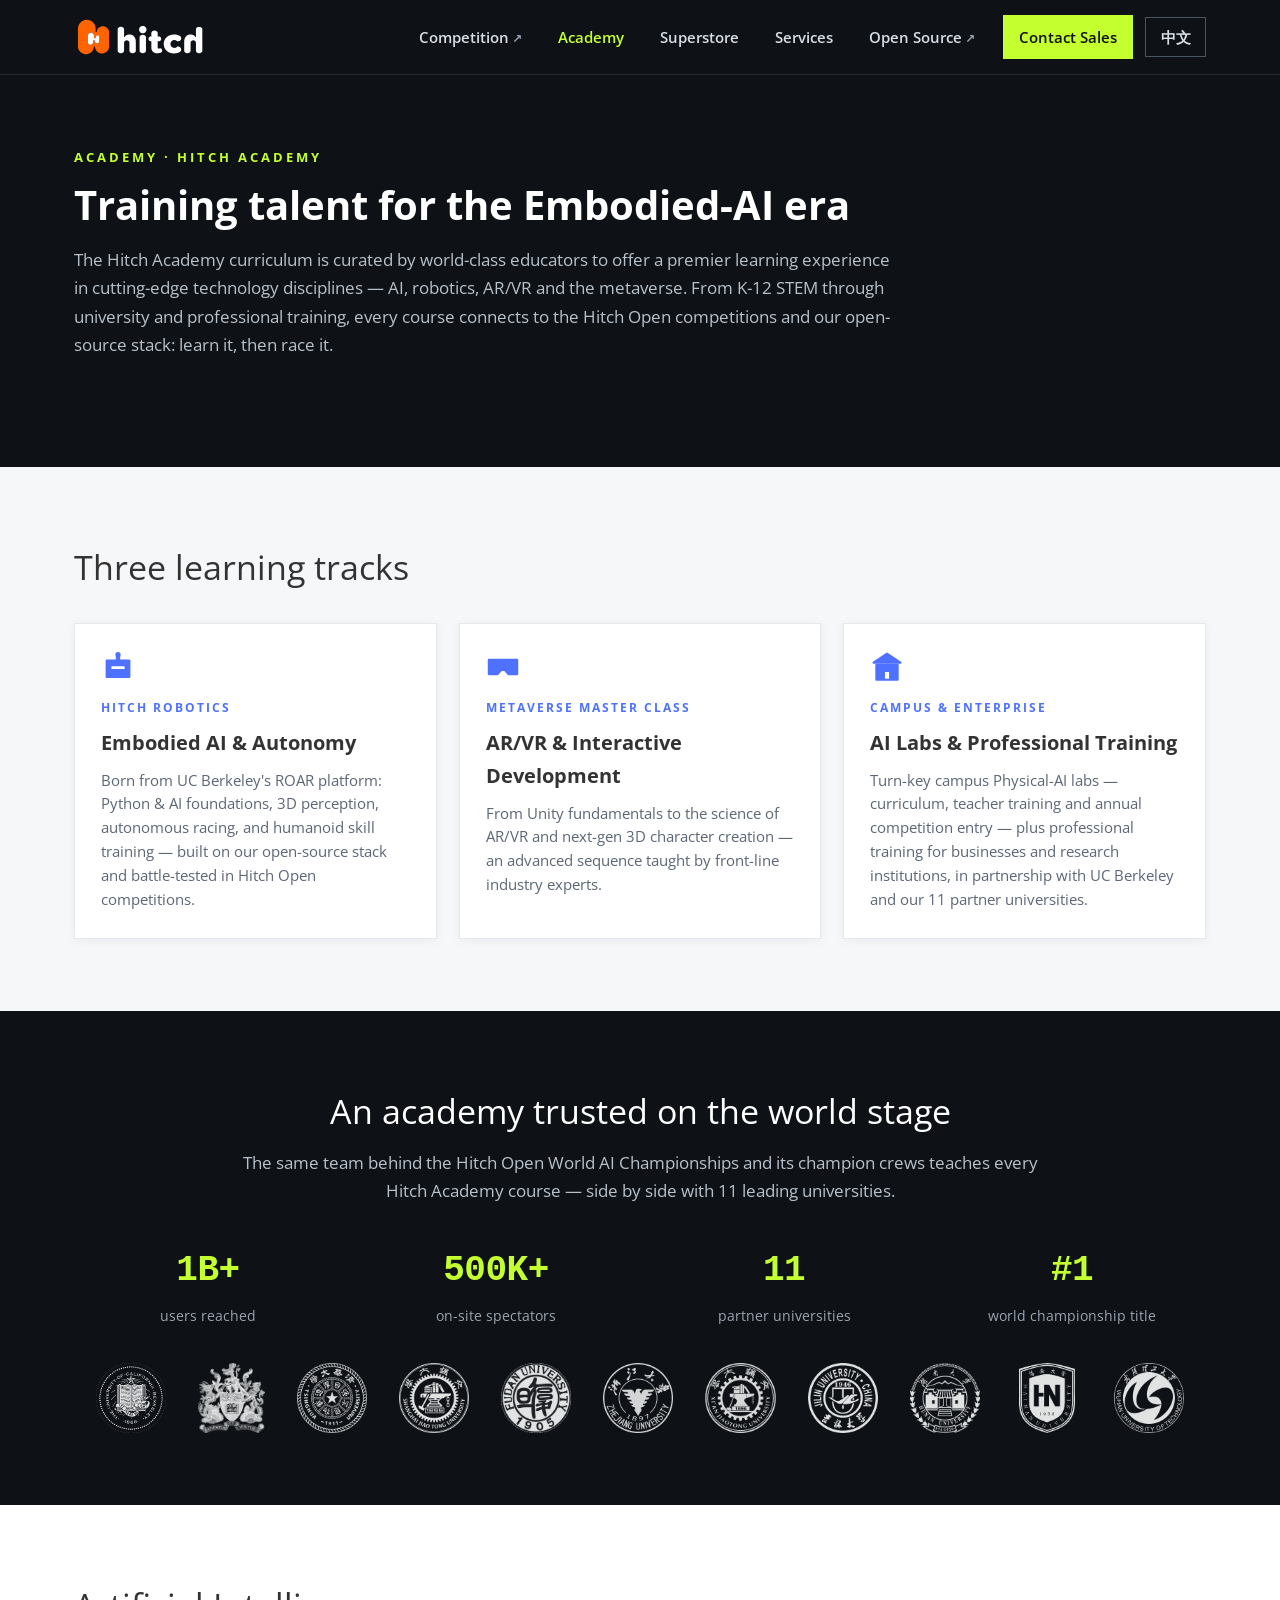
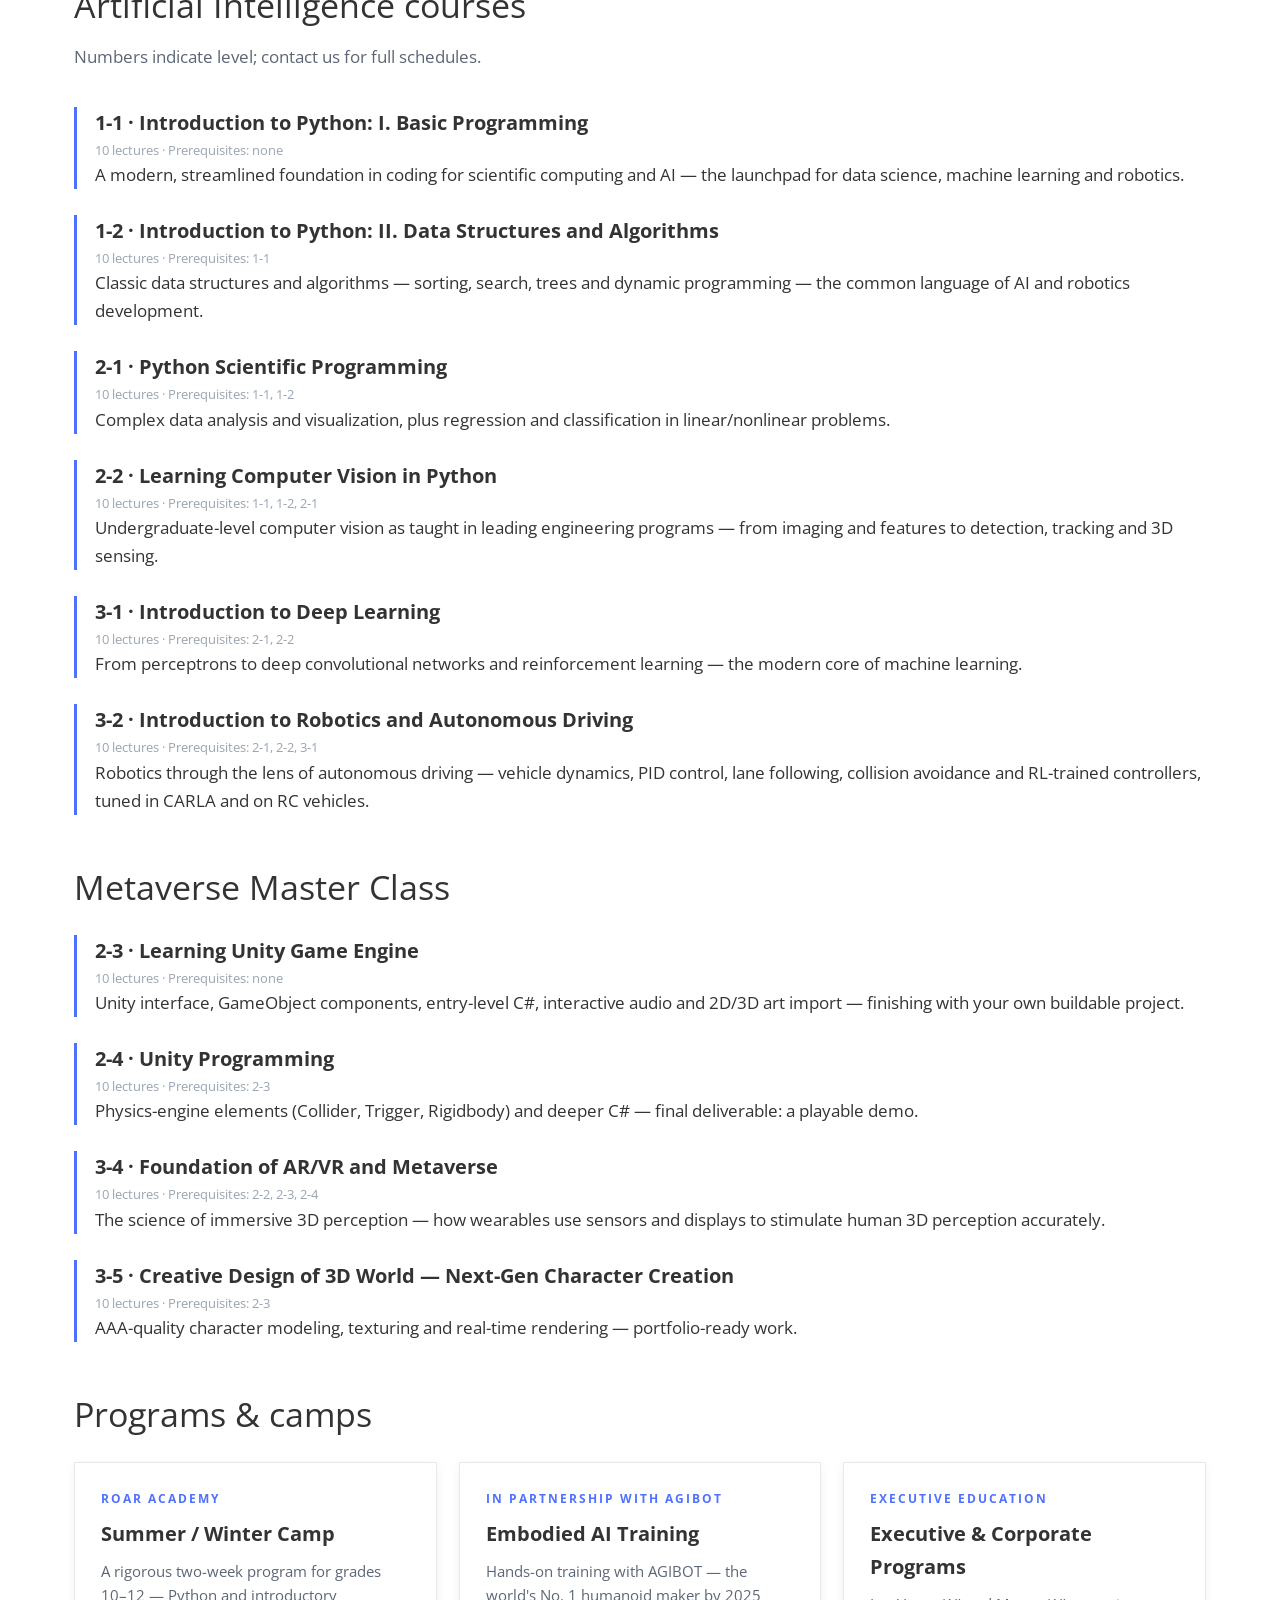
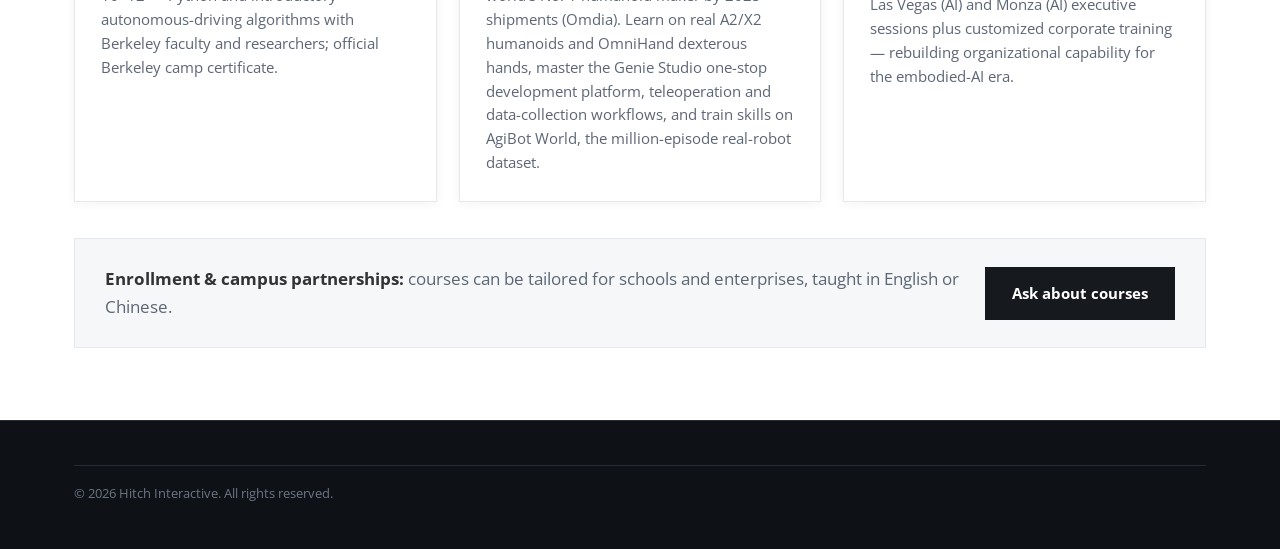
==== commit 98fa44b1: "Carbon nav fused with hero: static header, white logo, uniform button sizing - header no longer stic" ====
--- a/learning.html
+++ b/learning.html
@@ -13,7 +13,7 @@
 
 <header>
   <div class="wrap nav">
-    <a class="logo" href="index.html"><img src="assets/logo-mark.svg" alt="Hitch Interactive"></a>
+    <a class="logo" href="index.html"><img src="assets/logo-mark-white.svg" alt="Hitch Interactive"></a>
     <nav><ul>
       <li><a class="ext" href="https://hitchopen.ai" target="_blank" rel="noopener" data-zh="赛事">Competition</a></li>
       <li><a class="active" href="learning.html" data-zh="学院">Academy</a></li>
--- a/assets/style.css
+++ b/assets/style.css
@@ -20,22 +20,22 @@
 img{max-width:100%;display:block}
 .wrap{max-width:1180px;margin:0 auto;padding:0 24px}
 
-/* nav */
-header{position:sticky;top:0;z-index:50;background:rgba(255,255,255,.96);backdrop-filter:blur(8px);border-bottom:1px solid var(--line)}
+/* nav — carbon, static (scrolls away with the page), fuses with the hero */
+header{background:var(--carbon);border-bottom:1px solid var(--carbon-line)}
 .nav{display:flex;align-items:center;justify-content:space-between;height:74px}
 .nav .logo img{height:44px}
 .nav ul{display:flex;gap:4px;list-style:none;align-items:center}
-.nav ul a{display:block;padding:10px 16px;border-radius:0;color:var(--ink);font-weight:600;font-size:15px}
-.nav ul a:hover{background:var(--alt);color:var(--red)}
-.nav ul a.active{color:var(--red)}
-.nav ul a.cta{background:var(--btn-dark);color:#fff;margin-left:8px;border-radius:0}
-.nav ul a.cta:hover{background:var(--red);color:#fff}
+.nav ul a{display:block;padding:10px 16px;border-radius:0;color:#D7DEE6;font-weight:600;font-size:15px}
+.nav ul a:hover{background:var(--carbon-2);color:#fff}
+.nav ul a.active{color:var(--lime)}
+.nav ul a.cta{background:var(--lime);color:#111;margin-left:8px;border-radius:0}
+.nav ul a.cta:hover{background:#fff;color:#111}
 .ext:after{content:" ↗";font-size:12px;color:var(--faint)}
 
 /* hero (photo with dark overlay, white text — like the site's video hero) */
 .hero{position:relative;min-height:520px;display:flex;align-items:center;overflow:hidden;background:var(--carbon)}
-.hero img.bg{position:absolute;inset:0;width:100%;height:100%;object-fit:cover;opacity:.42}
-.hero:before{content:"";position:absolute;inset:0;background:linear-gradient(90deg,rgba(10,16,28,.82) 0%,rgba(10,16,28,.35) 70%)}
+.hero img.bg{position:absolute;inset:0;width:100%;height:100%;object-fit:cover;opacity:.16}
+.hero:before{content:"";position:absolute;inset:0;background:linear-gradient(90deg,rgba(14,17,22,.9) 0%,rgba(14,17,22,.25) 65%)}
 .hero .wrap{position:relative;padding-top:70px;padding-bottom:70px}
 .hero .kicker{color:var(--lime)}
 .hero h1{color:#fff}
@@ -45,7 +45,7 @@
 h1 .r{color:var(--lime)}
 .sub{font-size:18px;color:var(--muted);max-width:760px}
 .btns{margin-top:28px;display:flex;gap:14px;flex-wrap:wrap}
-.btn{display:inline-block;padding:13px 26px;border-radius:0;font-weight:700;font-size:15px}
+.btn{display:inline-block;padding:13px 26px;border-radius:0;font-weight:700;font-size:15px;border:1.5px solid transparent}
 .btn.primary{background:var(--btn-dark);color:#fff}
 .btn.primary:hover{background:var(--red);color:#fff}
 .btn.ghost{border:1.5px solid #fff;color:#fff}
@@ -114,8 +114,8 @@
 .fineprint{border-top:1px solid var(--carbon-line);padding-top:18px;font-size:12.5px;color:#6B7684}
 
 /* language toggle */
-.langbtn{border:1.5px solid var(--btn-dark);color:var(--btn-dark);background:none;border-radius:0;padding:8px 14px;font-weight:700;font-size:14px;cursor:pointer;margin-left:8px}
-.langbtn:hover{background:var(--btn-dark);color:#fff}
+.langbtn{border:1.5px solid #4A5563;color:#D7DEE6;background:none;border-radius:0;padding:8.5px 14.5px;font-weight:600;font-size:15px;cursor:pointer;margin-left:8px;font-family:inherit}
+.langbtn:hover{background:#fff;border-color:#fff;color:#111}
 
 /* news carousel */
 .news-wrap{position:relative}
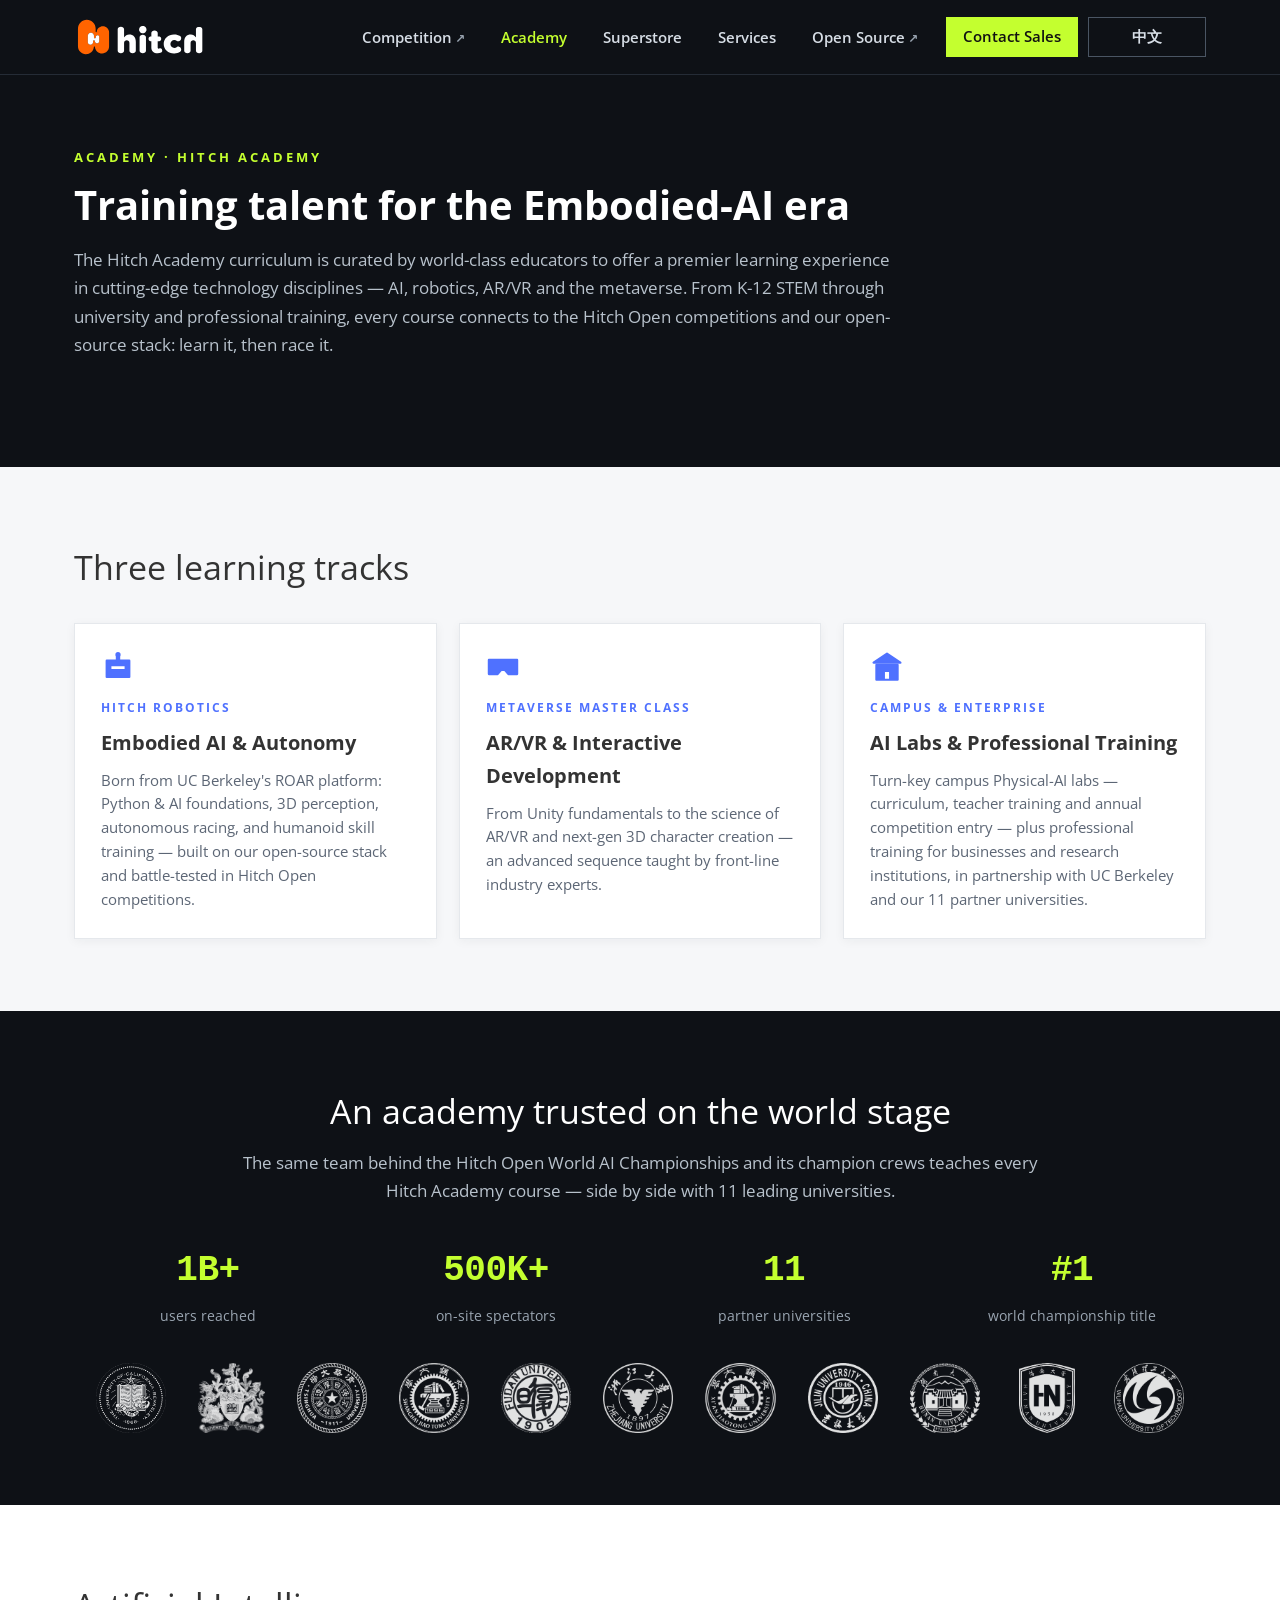
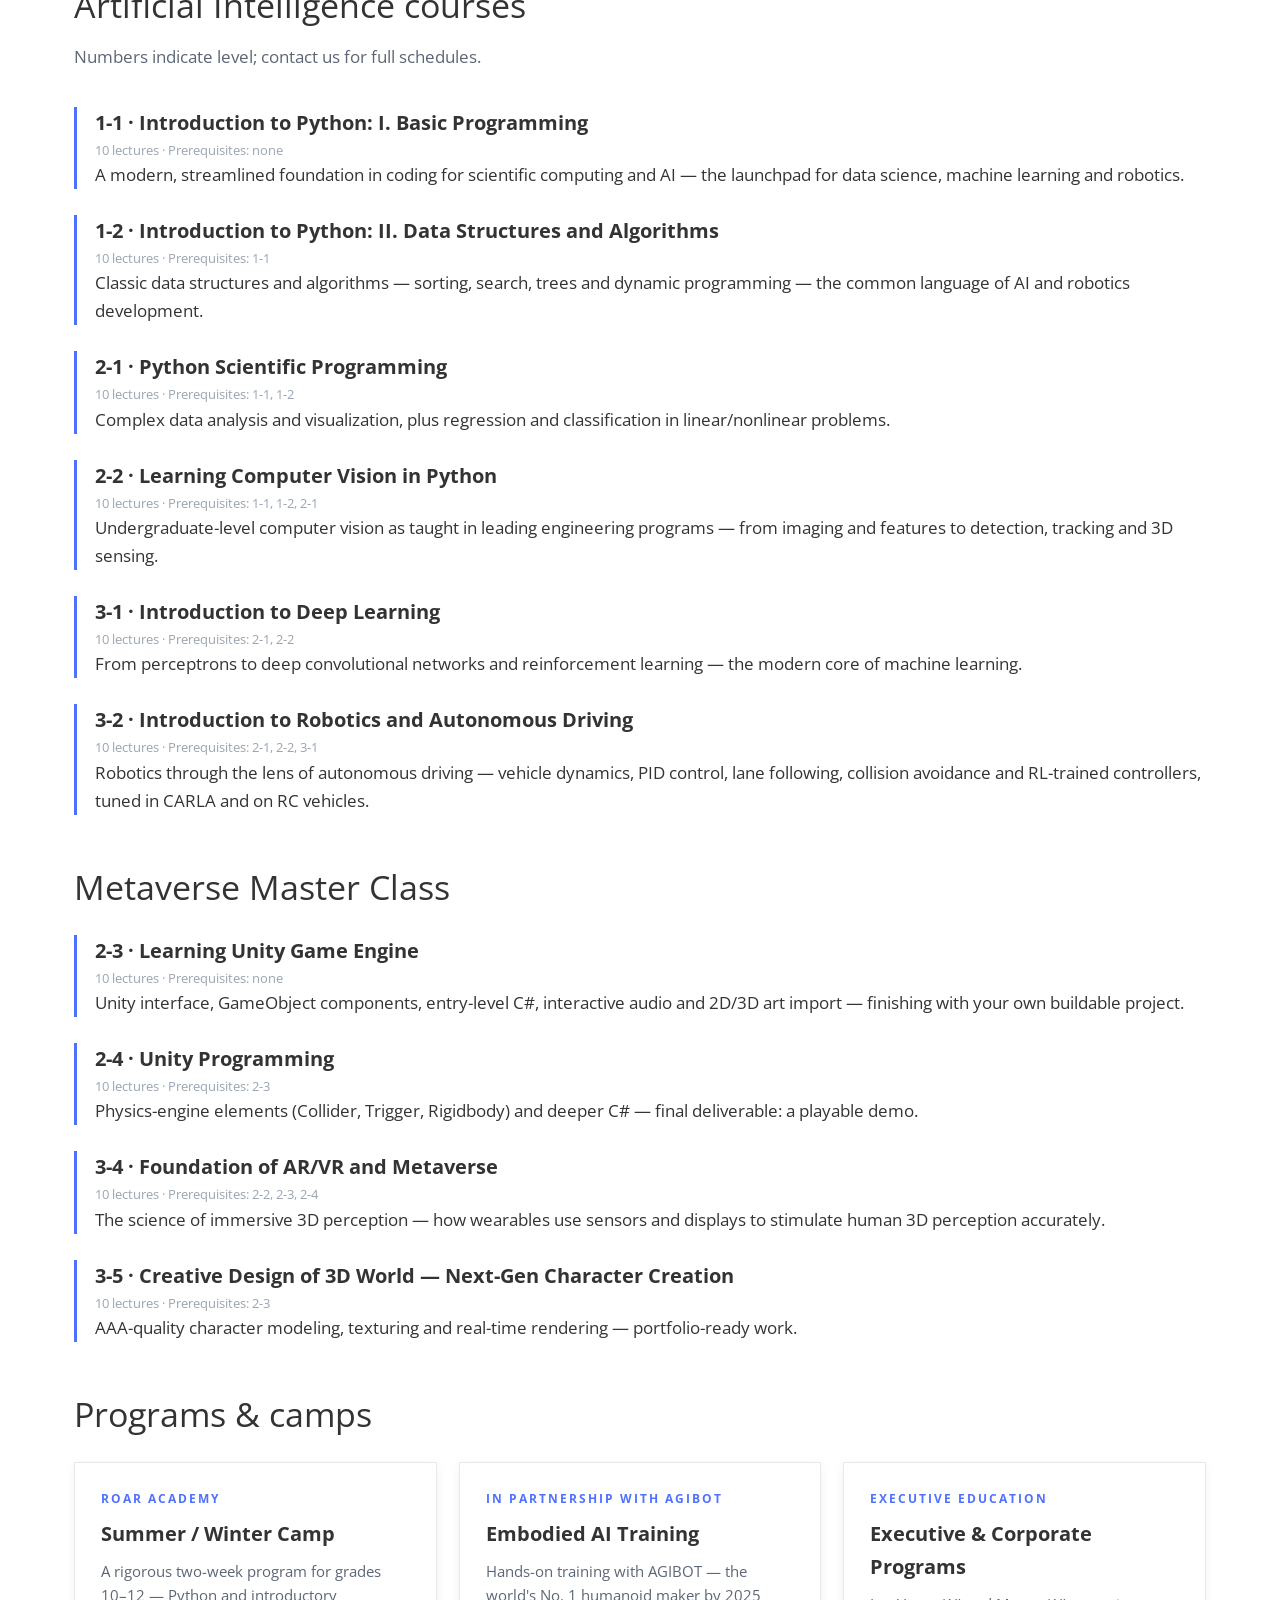
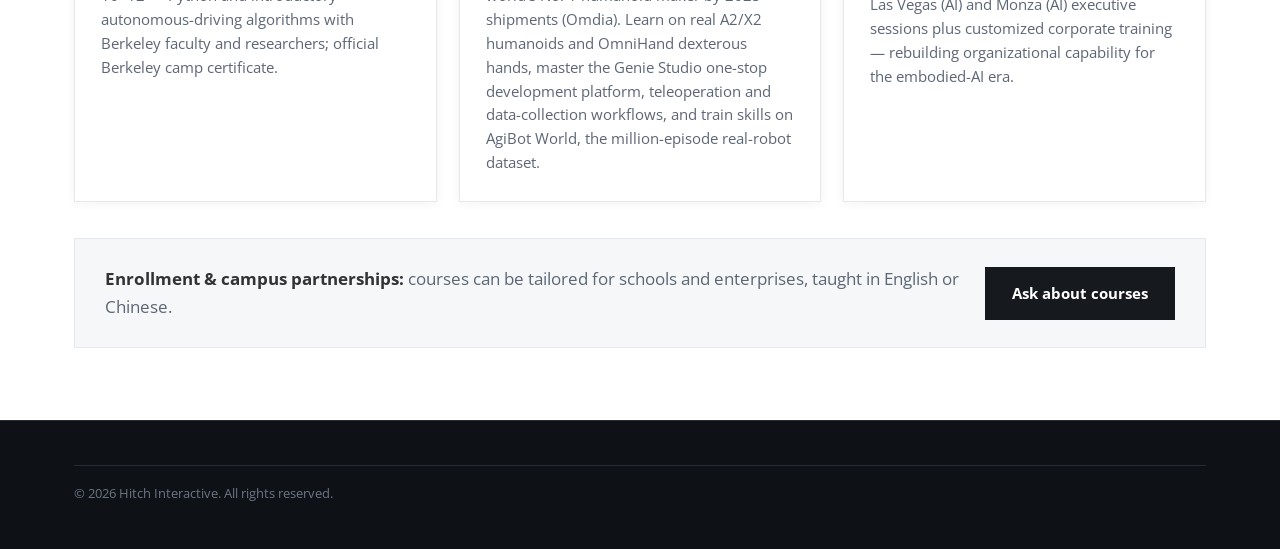
==== commit 921017e3: "Nav 3-zone grid (logo / centered menu / right actions), truly uniform button boxes Hero buttons shar" ====
--- a/learning.html
+++ b/learning.html
@@ -20,9 +20,11 @@
       <li><a href="superstore.html" data-zh="机器人超市">Superstore</a></li>
       <li><a href="services.html" data-zh="服务">Services</a></li>
       <li><a class="ext" href="https://github.com/hitchopen" target="_blank" rel="noopener" data-zh="开源">Open Source</a></li>
-      <li><a class="cta" href="#" onclick="return openInquiry('general')" data-zh="联系销售">Contact Sales</a></li>
-      <li><button id="langToggle" class="langbtn" onclick="toggleLang()">中文</button></li>
     </ul></nav>
+    <div class="actions">
+      <a class="cta" href="#" onclick="return openInquiry('general')" data-zh="联系销售">Contact Sales</a>
+      <button id="langToggle" class="langbtn" onclick="toggleLang()">中文</button>
+    </div>
   </div>
 </header>
 
--- a/assets/style.css
+++ b/assets/style.css
@@ -22,14 +22,19 @@
 
 /* nav — carbon, static (scrolls away with the page), fuses with the hero */
 header{background:var(--carbon);border-bottom:1px solid var(--carbon-line)}
-.nav{display:flex;align-items:center;justify-content:space-between;height:74px}
+.nav{display:grid;grid-template-columns:1fr auto 1fr;align-items:center;height:74px}
+.nav .logo{justify-self:start}
 .nav .logo img{height:44px}
 .nav ul{display:flex;gap:4px;list-style:none;align-items:center}
 .nav ul a{display:block;padding:10px 16px;border-radius:0;color:#D7DEE6;font-weight:600;font-size:15px}
 .nav ul a:hover{background:var(--carbon-2);color:#fff}
 .nav ul a.active{color:var(--lime)}
-.nav ul a.cta{background:var(--lime);color:#111;margin-left:8px;border-radius:0}
-.nav ul a.cta:hover{background:#fff;color:#111}
+.nav .actions{justify-self:end;display:flex;gap:10px;align-items:center}
+.nav .actions .cta,.nav .actions .langbtn{display:inline-block;box-sizing:border-box;min-width:118px;text-align:center;padding:8.5px 16px;border:1.5px solid transparent;border-radius:0;font-weight:600;font-size:15px;line-height:1.45;cursor:pointer;font-family:inherit;margin:0}
+.nav .actions .cta{background:var(--lime);border-color:var(--lime);color:#111}
+.nav .actions .cta:hover{background:#fff;border-color:#fff;color:#111}
+.nav .actions .langbtn{background:none;border-color:#4A5563;color:#D7DEE6}
+.nav .actions .langbtn:hover{background:#fff;border-color:#fff;color:#111}
 .ext:after{content:" ↗";font-size:12px;color:var(--faint)}
 
 /* hero (photo with dark overlay, white text — like the site's video hero) */
@@ -44,8 +49,8 @@
 h1{font-size:50px;font-weight:700;line-height:1.15;color:var(--ink);margin:14px 0 18px;max-width:850px}
 h1 .r{color:var(--lime)}
 .sub{font-size:18px;color:var(--muted);max-width:760px}
-.btns{margin-top:28px;display:flex;gap:14px;flex-wrap:wrap}
-.btn{display:inline-block;padding:13px 26px;border-radius:0;font-weight:700;font-size:15px;border:1.5px solid transparent}
+.btns{margin-top:28px;display:inline-grid;grid-auto-flow:column;grid-auto-columns:1fr;gap:14px}
+.btn{display:inline-block;padding:13px 26px;border-radius:0;font-weight:700;font-size:15px;border:1.5px solid transparent;text-align:center;white-space:nowrap}
 .btn.primary{background:var(--btn-dark);color:#fff}
 .btn.primary:hover{background:var(--red);color:#fff}
 .btn.ghost{border:1.5px solid #fff;color:#fff}
@@ -114,8 +119,6 @@
 .fineprint{border-top:1px solid var(--carbon-line);padding-top:18px;font-size:12.5px;color:#6B7684}
 
 /* language toggle */
-.langbtn{border:1.5px solid #4A5563;color:#D7DEE6;background:none;border-radius:0;padding:8.5px 14.5px;font-weight:600;font-size:15px;cursor:pointer;margin-left:8px;font-family:inherit}
-.langbtn:hover{background:#fff;border-color:#fff;color:#111}
 
 /* news carousel */
 .news-wrap{position:relative}
@@ -135,10 +138,13 @@
 @media(max-width:900px){
   .g4,.g3,.stats,.stats.s5,.stats.s6,footer .cols{grid-template-columns:repeat(2,1fr)}
   h1{font-size:36px}
+  .nav{display:flex;flex-wrap:wrap;height:auto;padding:10px 0;gap:6px;justify-content:space-between}
   .nav ul a{padding:8px 10px;font-size:13.5px}
 }
 @media(max-width:600px){
   .g4,.g3,.g2,.stats,.stats.s5,.stats.s6,footer .cols{grid-template-columns:1fr}
+  .btns{grid-auto-flow:row;width:100%}
+  .btn{white-space:normal}
   .news-card{flex-basis:82vw}
 }
 
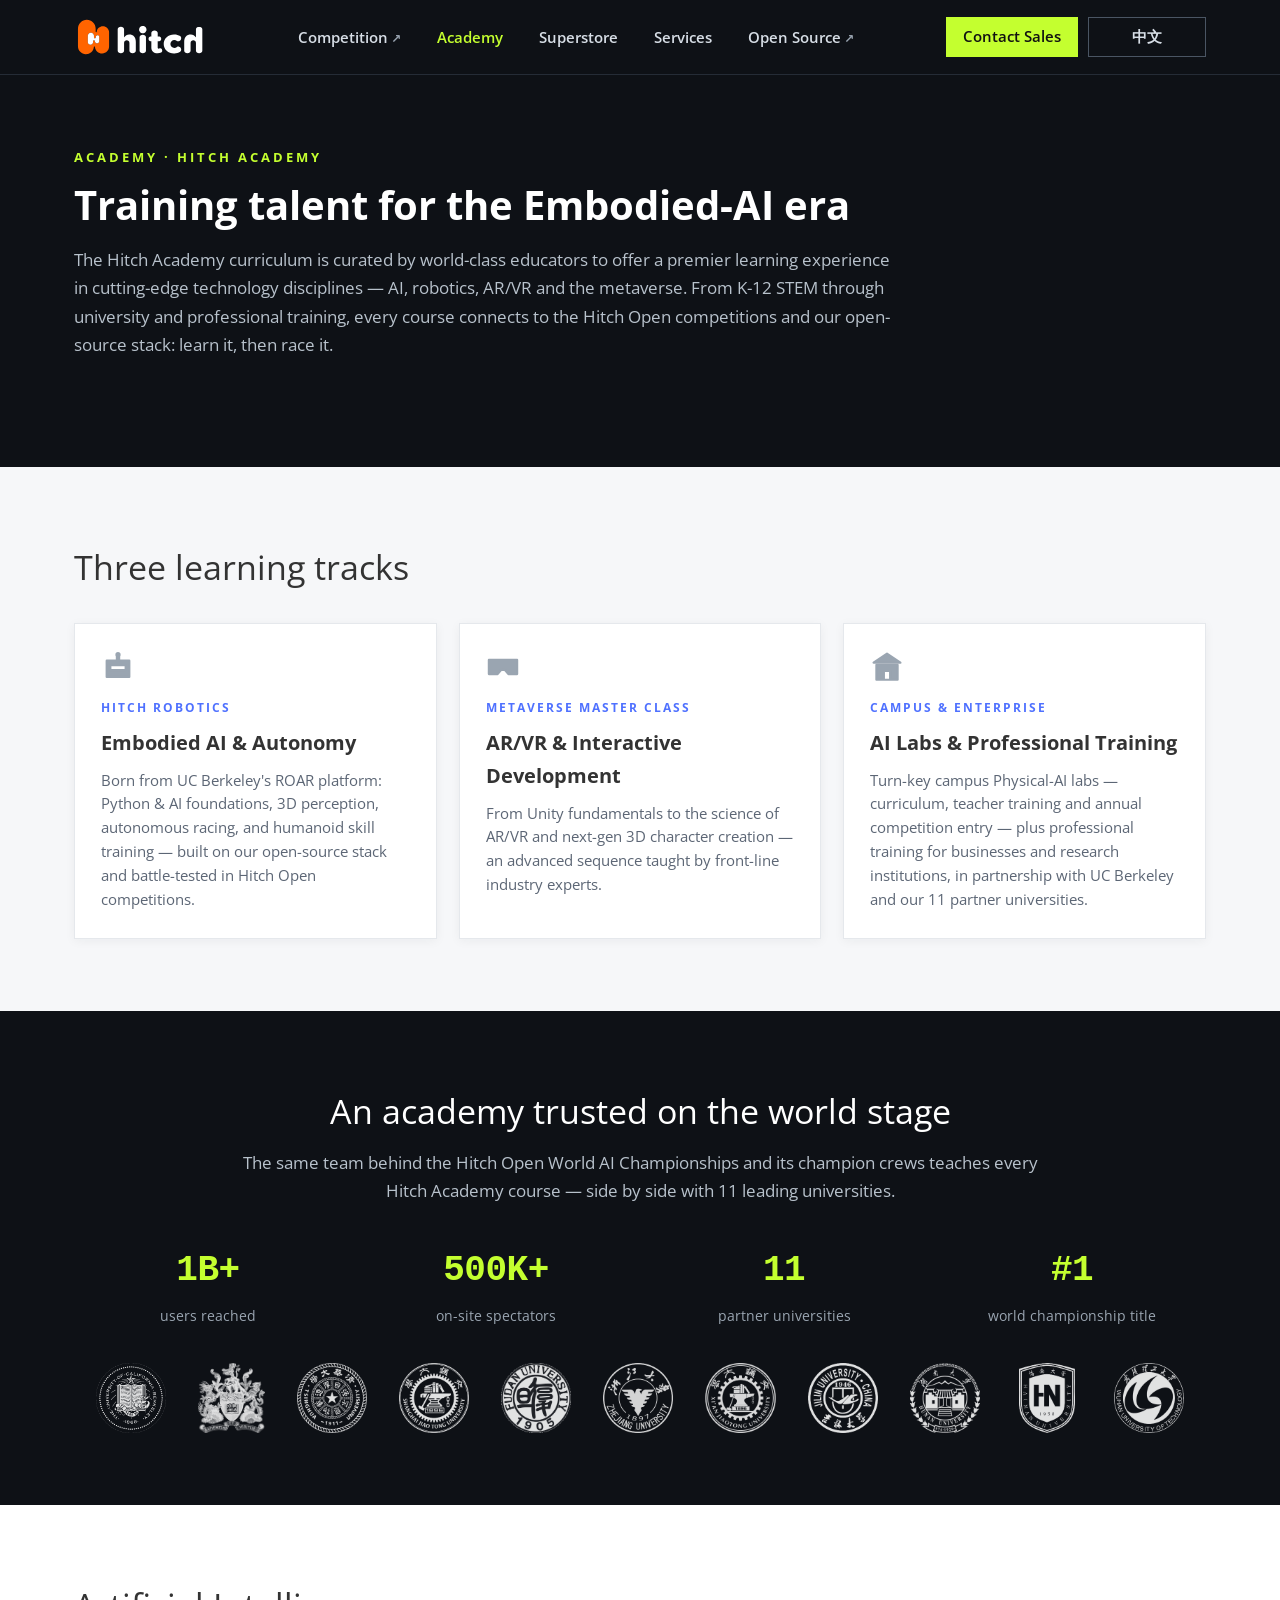
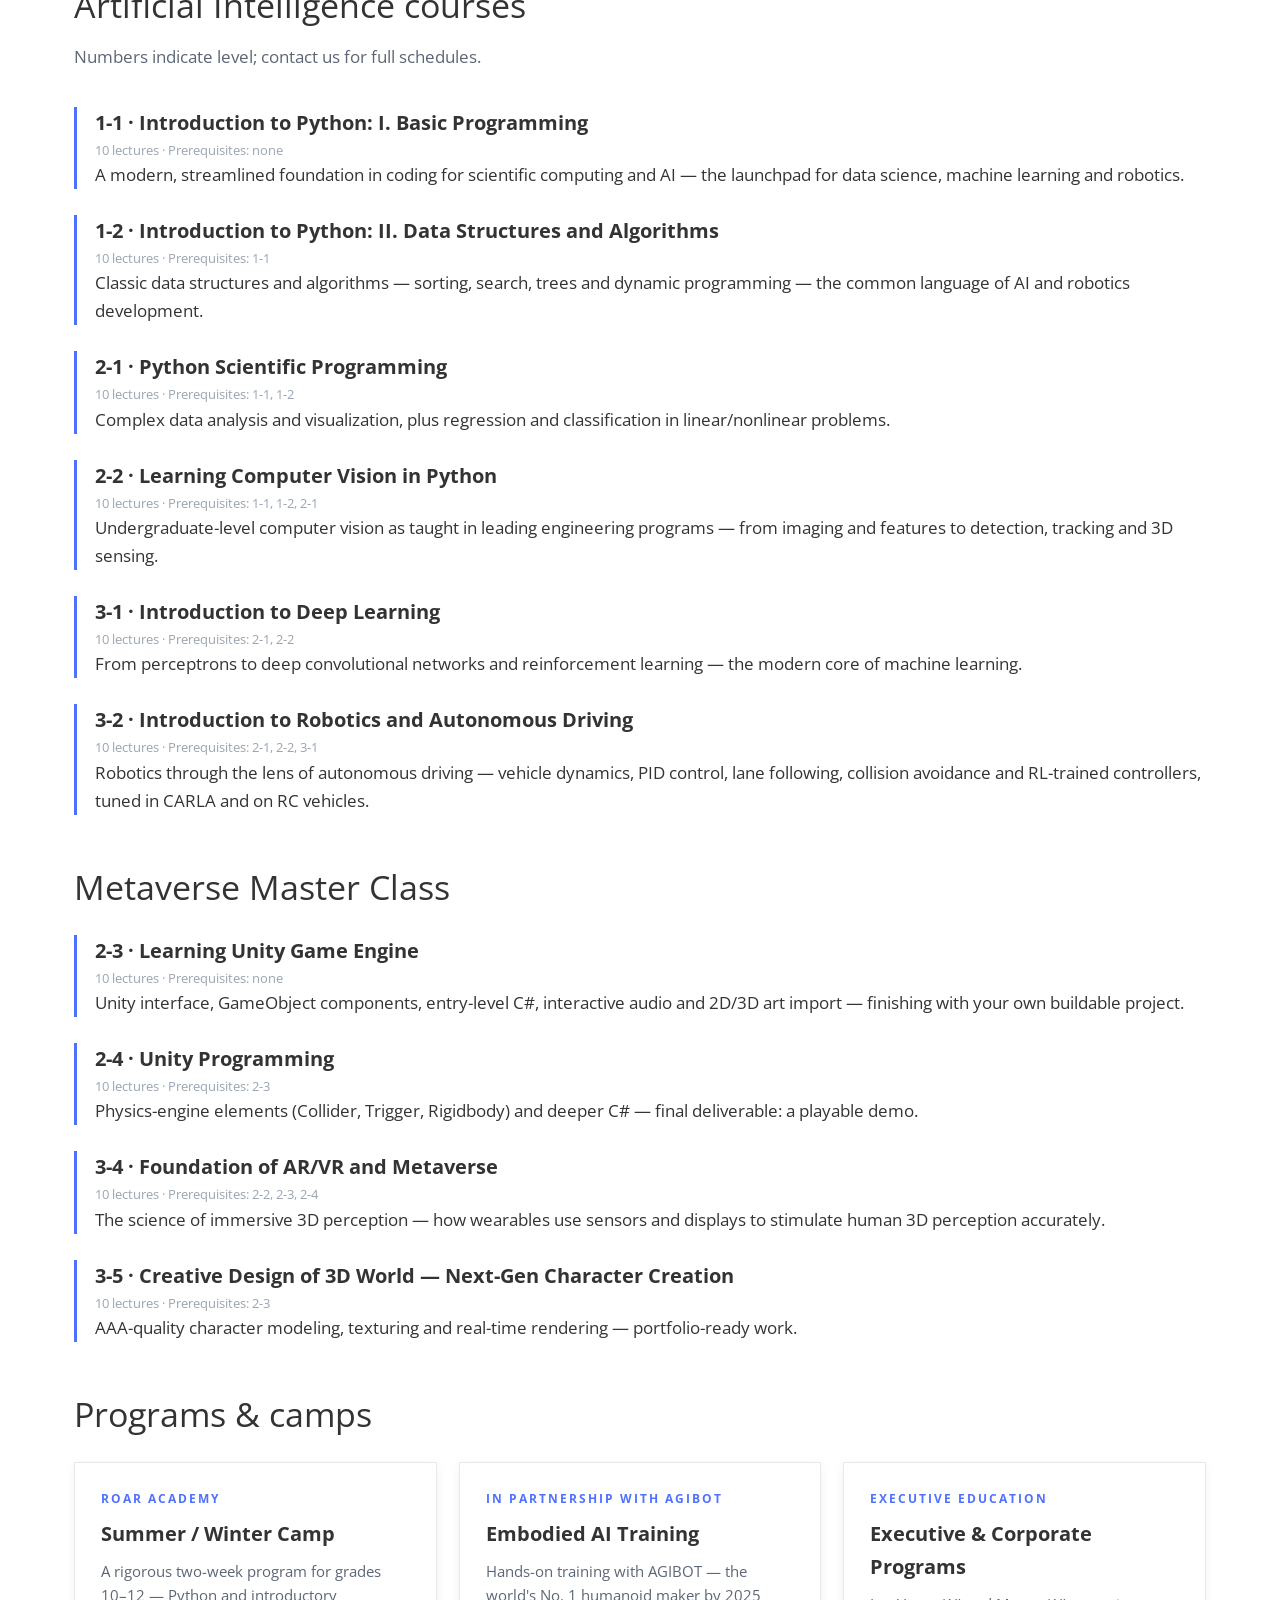
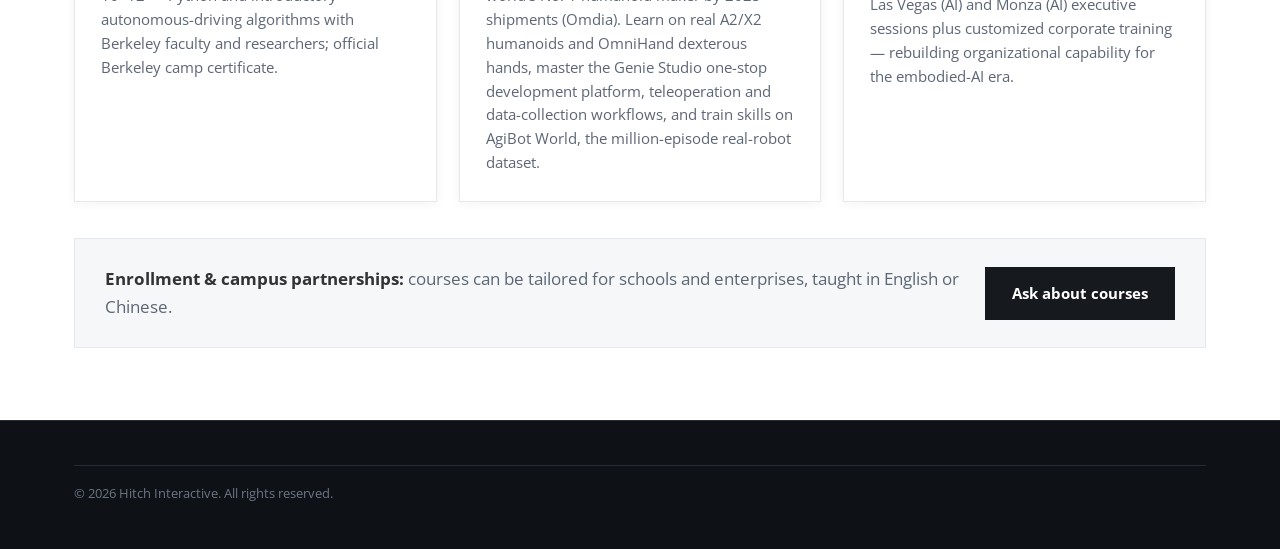
==== commit ce3eb999: "Favicon: square orange H mark cropped from wordmark (was full-width logo, illegible at tab size) Co-" ====
--- a/learning.html
+++ b/learning.html
@@ -5,7 +5,7 @@
 <meta name="viewport" content="width=device-width, initial-scale=1">
 <title>Academy — Hitch Interactive</title>
 <link rel="stylesheet" href="assets/style.css">
-<link rel="icon" href="assets/logo-mark.svg">
+<link rel="icon" href="assets/favicon.svg">
 <script src="assets/i18n.js"></script>
 <script src="assets/inquiry.js"></script>
 </head>
--- a/assets/style.css
+++ b/assets/style.css
@@ -22,7 +22,8 @@
 
 /* nav — carbon, static (scrolls away with the page), fuses with the hero */
 header{background:var(--carbon);border-bottom:1px solid var(--carbon-line)}
-.nav{display:grid;grid-template-columns:1fr auto 1fr;align-items:center;height:74px}
+.nav{display:grid;grid-template-columns:auto 1fr auto;align-items:center;height:74px;gap:8px}
+.nav > nav{justify-self:center}
 .nav .logo{justify-self:start}
 .nav .logo img{height:44px}
 .nav ul{display:flex;gap:4px;list-style:none;align-items:center}
@@ -39,9 +40,11 @@
 
 /* hero (photo with dark overlay, white text — like the site's video hero) */
 .hero{position:relative;min-height:520px;display:flex;align-items:center;overflow:hidden;background:var(--carbon)}
-.hero img.bg{position:absolute;inset:0;width:100%;height:100%;object-fit:cover;opacity:.16}
-.hero:before{content:"";position:absolute;inset:0;background:linear-gradient(90deg,rgba(14,17,22,.9) 0%,rgba(14,17,22,.25) 65%)}
-.hero .wrap{position:relative;padding-top:70px;padding-bottom:70px}
+.hero img.bg{position:absolute;inset:0;width:100%;height:100%;object-fit:cover;opacity:.85}
+.hero:before{content:"";position:absolute;inset:0;z-index:2;background:linear-gradient(90deg,rgba(0,0,0,.88) 0%,rgba(0,0,0,.5) 42%,rgba(0,0,0,0) 78%),linear-gradient(0deg,rgba(0,0,0,.85) 0%,rgba(0,0,0,.55) 50%,rgba(0,0,0,0) 92%)}
+.hero img.fg{position:absolute;right:6%;bottom:0;height:90%;width:auto;z-index:1}
+.hero .wrap{position:relative;z-index:3;padding-top:70px;padding-bottom:70px}
+@media(max-width:900px){.hero img.fg{right:-6%;height:62%;opacity:.5}}
 .hero .kicker{color:var(--lime)}
 .hero h1{color:#fff}
 .hero .sub{color:#E7ECF2}
@@ -73,12 +76,8 @@
 .card h3{font-size:20px;margin:8px 0 10px}
 .card p{color:var(--muted);font-size:14.5px}
 .card .go{display:inline-block;margin-top:14px;font-weight:700;font-size:14px}
-.icon{margin-bottom:14px;color:var(--red)}
+.icon{margin-bottom:14px;color:#9AA5B1}
 .icon svg{width:34px;height:34px;display:block}
-.card.tint-blue .icon{color:var(--hi-blue)}
-.card.tint-orange .icon{color:var(--hi-orange)}
-.card.tint-green .icon{color:var(--hi-green)}
-.card.tint-lime .icon{color:#7FA800}
 
 /* stats */
 .stats{display:grid;grid-template-columns:repeat(4,1fr);gap:20px;text-align:center}
@@ -139,12 +138,16 @@
   .g4,.g3,.stats,.stats.s5,.stats.s6,footer .cols{grid-template-columns:repeat(2,1fr)}
   h1{font-size:36px}
   .nav{display:flex;flex-wrap:wrap;height:auto;padding:10px 0;gap:6px;justify-content:space-between}
+  .nav ul{flex-wrap:wrap}
   .nav ul a{padding:8px 10px;font-size:13.5px}
 }
 @media(max-width:600px){
   .g4,.g3,.g2,.stats,.stats.s5,.stats.s6,footer .cols{grid-template-columns:1fr}
   .btns{grid-auto-flow:row;width:100%}
   .btn{white-space:normal}
+  .nav{justify-content:center}
+  .nav ul{justify-content:center}
+  .nav .actions{width:100%;justify-content:center}
   .news-card{flex-basis:82vw}
 }
 
@@ -196,10 +199,8 @@
 /* brand-coded cards (Four ways in): white card + brand hue as a thin top rule */
 .card.tint{background:#fff;border:1px solid var(--line);border-top:3px solid var(--line);box-shadow:0 2px 10px rgba(20,30,45,.05)}
 .card.tint .go{font-weight:700}
-.card.tint-blue{border-top-color:var(--hi-blue)} .card.tint-blue .tag{color:var(--hi-blue)}
-.card.tint-orange{border-top-color:var(--hi-orange)} .card.tint-orange .tag{color:var(--hi-orange)}
-.card.tint-green{border-top-color:var(--hi-green)} .card.tint-green .tag{color:var(--hi-green)}
-.card.tint-lime{border-top-color:var(--hi-lime)} .card.tint-lime .tag{color:#7FA800}
+.card.tint-blue,.card.tint-orange,.card.tint-green,.card.tint-lime{border-top-color:var(--hi-blue)}
+.card.tint .tag{color:var(--hi-blue)}
 
 /* rover price rows */
 .prod .price{font-weight:800;font-size:17px;color:var(--ink);margin:2px 0 4px}
